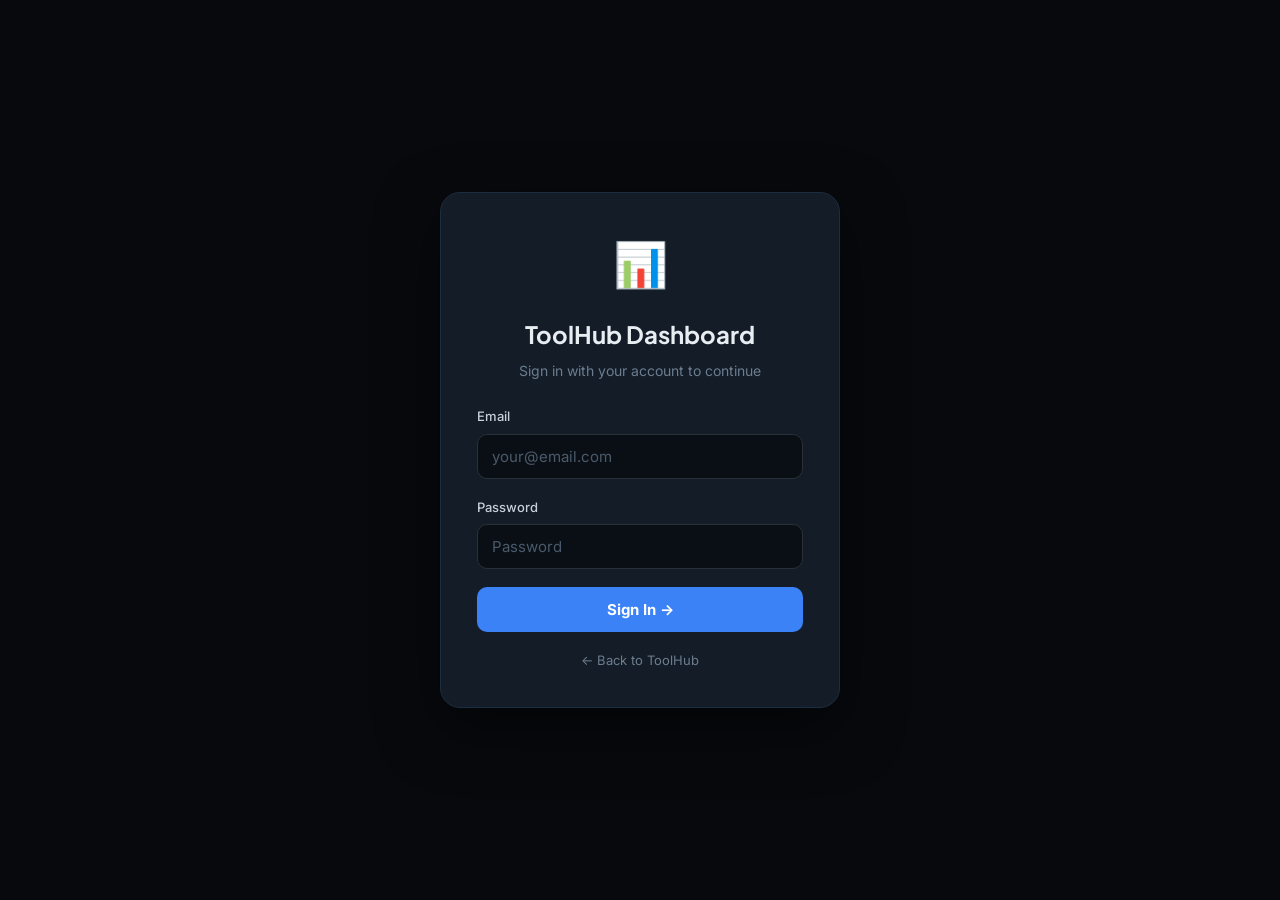
==== admin-view.html @ de5eb97e "Switch cloud tracking from Firebase to Supabase (Ultra-fast REST API)" ====
<!DOCTYPE html>
<html lang="en">
<head>
  <meta charset="UTF-8">
  <meta name="viewport" content="width=device-width, initial-scale=1.0">
  <title>Dashboard — ToolHub</title>
  <meta name="robots" content="noindex, nofollow">
  <link rel="stylesheet" href="style.css">
  <script src="js/theme.js"></script>
  <style>
    /* ── Extra dashboard styles ── */
    .badge-ev     { display:inline-block;padding:2px 8px;border-radius:4px;font-size:11px;font-weight:600;white-space:nowrap; }
    .badge-register    { background:rgba(34,197,94,0.15); color:#4ade80; }
    .badge-login       { background:rgba(59,130,246,0.15);color:#60a5fa; }
    .badge-owner_login { background:rgba(251,191,36,0.15);color:#fbbf24; }
    .badge-logout      { background:rgba(100,116,139,0.12);color:#94a3b8;}
    .badge-tool_use    { background:rgba(168,85,247,0.15);color:#c084fc; }
    .badge-download    { background:rgba(34,197,94,0.15); color:#4ade80; }
    .badge-page_view   { background:rgba(59,130,246,0.08);color:#93c5fd; }

    .tab-bar  { display:flex;gap:8px;margin-bottom:22px;flex-wrap:wrap; }
    .tab-btn  { padding:9px 18px;border-radius:9px;background:var(--card);border:1px solid var(--border);color:var(--muted);font-size:13px;font-weight:600;cursor:pointer;transition:all .2s; }
    .tab-btn.active { background:var(--blue);border-color:var(--blue);color:#fff; }
    .tab-content       { display:none; }
    .tab-content.active{ display:block; }

    .search-bar { width:100%;padding:10px 14px;border-radius:9px;background:var(--card);border:1px solid var(--border);color:var(--text);font-size:14px;outline:none;margin-bottom:16px; }
    .search-bar:focus  { border-color:var(--blue); }

    .danger-zone { background:rgba(239,68,68,.05);border:1px solid rgba(239,68,68,.2);border-radius:12px;padding:16px;margin-top:24px; }
    .danger-zone h4  { color:var(--red);font-size:14px;margin-bottom:10px; }

    /* gate */
    #gate { min-height:100vh;display:flex;align-items:center;justify-content:center;padding:24px; }
    .gate-card { width:100%;max-width:400px;background:var(--card);border:1px solid var(--border);border-radius:20px;padding:36px;box-shadow:0 20px 60px var(--shadow); }
    .gate-icon { font-size:44px;text-align:center;margin-bottom:16px; }
    .gate-title{ font-family:'Plus Jakarta Sans',sans-serif;font-size:24px;font-weight:700;text-align:center;margin-bottom:6px; }
    .gate-sub  { color:var(--muted);font-size:14px;text-align:center;margin-bottom:24px; }
    .gate-err  { background:rgba(239,68,68,.08);border:1px solid rgba(239,68,68,.2);border-radius:8px;padding:10px 14px;color:var(--red);font-size:13px;margin-bottom:14px;display:none; }

    @media(max-width:600px){ .admin-panel{padding:20px 3% 40px;} }
  </style>
</head>
<body>

<!-- LOGIN GATE -->
<div id="gate">
  <div class="gate-card">
    <div class="gate-icon">📊</div>
    <h1 class="gate-title">ToolHub Dashboard</h1>
    <p class="gate-sub">Sign in with your account to continue</p>

    <div class="gate-err" id="gate-err">⚠️ Incorrect email or password.</div>

    <div class="form-group">
      <label class="form-label">Email</label>
      <input class="form-input" type="email" id="g-email"
        placeholder="your@email.com" autocomplete="email">
    </div>
    <div class="form-group" style="margin-top:12px;">
      <label class="form-label">Password</label>
      <input class="form-input" type="password" id="g-pass"
        placeholder="Password" autocomplete="current-password">
    </div>
    <button class="auth-btn" id="gate-btn" style="margin-top:16px;"
      onclick="gateLogin()">Sign In →</button>

    <p style="text-align:center;margin-top:18px;font-size:13px;">
      <a href="index.html" style="color:var(--muted);">← Back to ToolHub</a>
    </p>
  </div>
</div>

<!-- DASHBOARD -->
<div id="app" hidden>

  <nav class="navbar">
    <a href="index.html" class="nav-logo">
      <div class="nav-logo-icon">🛠️</div>
      Tool<span>Hub</span>
    </a>
    <span style="font-size:12px;background:var(--blue-glow);border:1px solid rgba(59,130,246,.25);color:var(--accent);padding:4px 12px;border-radius:6px;font-weight:600;">📊 Dashboard</span>
    <div class="nav-right">
      <button class="btn btn-icon btn-secondary" data-theme-toggle onclick="Theme.toggle()">☀️</button>
      <span id="nav-name" style="font-size:13px;color:var(--muted);"></span>
      <button class="btn btn-ghost" style="font-size:13px;" onclick="signOut()">🚪 Sign Out</button>
    </div>
  </nav>

  <div class="admin-panel">

    <div style="display:flex;align-items:center;justify-content:space-between;margin-bottom:24px;flex-wrap:wrap;gap:12px;">
      <div>
        <h1 style="font-family:'Plus Jakarta Sans',sans-serif;font-size:26px;font-weight:700;letter-spacing:-.5px;">📊 ToolHub Dashboard</h1>
        <p id="dash-sub" style="color:var(--muted);font-size:13px;margin-top:4px;"></p>
      </div>
      <div style="display:flex;gap:10px;flex-wrap:wrap;">
        <button class="btn btn-secondary" onclick="refresh()">🔄 Refresh</button>
        <button class="btn btn-secondary" onclick="exportCSV()">📥 Export CSV</button>
      </div>
    </div>

    <!-- Stats -->
    <div class="admin-stats" id="stats-row"></div>

    <!-- Tabs -->
    <div class="tab-bar">
      <button class="tab-btn active" id="tab-btn-logs"  onclick="showTab('logs')">📋 Activity Logs</button>
      <button class="tab-btn"        id="tab-btn-users" onclick="showTab('users')">👥 Users</button>
      <button class="tab-btn"        id="tab-btn-usage" onclick="showTab('usage')">📊 Tool Usage</button>
    </div>

    <!-- Logs -->
    <div class="tab-content active" id="tab-logs">
      <input class="search-bar" id="log-search" type="text"
        placeholder="🔍 Search by name, email, tool…" oninput="renderLogs()">
      <div class="data-table-wrap">
        <table class="data-table">
          <thead><tr><th>Time</th><th>Event</th><th>Name</th><th>Email</th><th>Detail</th></tr></thead>
          <tbody id="logs-tbody"></tbody>
        </table>
      </div>
      <p style="margin-top:10px;font-size:12px;color:var(--muted);" id="logs-count"></p>
    </div>

    <!-- Users -->
    <div class="tab-content" id="tab-users">
      <div class="data-table-wrap">
        <table class="data-table">
          <thead><tr><th>Name</th><th>Email</th><th>Registered</th><th>ID</th></tr></thead>
          <tbody id="users-tbody"></tbody>
        </table>
      </div>
      <p style="margin-top:10px;font-size:12px;color:var(--muted);" id="users-count"></p>
    </div>

    <!-- Usage -->
    <div class="tab-content" id="tab-usage">
      <div id="usage-grid" style="display:grid;grid-template-columns:repeat(auto-fill,minmax(180px,1fr));gap:14px;"></div>
    </div>

    <!-- Danger -->
    <div class="danger-zone">
      <h4>⚠️ Danger Zone</h4>
      <button class="btn btn-red" onclick="clearLogs()">🗑️ Clear All Logs</button>
    </div>
  </div>
</div>

<div id="toast"></div>

<!-- Supabase Tracker Script -->
<script src="js/supabase-tracker.js"></script>

<script>
// ═══════════════════════════════════════════════
//  OWNER CREDENTIALS — change only here
// ═══════════════════════════════════════════════
const OWNER_EMAIL = 'msaqibali433@gmail.com';
const OWNER_PASS  = 'Saqib@23';
const OWNER_NAME  = 'Saqib Ali';

// ── localStorage keys (must match auth.js / tracker.js) ──
const KEY_USERS = '_th_u';
const KEY_LOGS  = '_th_evts';
const KEY_GATE  = '_th_gv';

// In-memory cache for cloud data
let _cloudLogs  = [];
let _cloudUsers = [];
window._dashboardOpen = false;

// ══════════════════════════════════════════════
//  GATE LOGIN
// ══════════════════════════════════════════════
function gateLogin() {
  const email = (document.getElementById('g-email').value || '').trim().toLowerCase();
  const pass  = document.getElementById('g-pass').value || '';
  const btn   = document.getElementById('gate-btn');
  const err   = document.getElementById('gate-err');

  err.style.display = 'none';

  if (email === OWNER_EMAIL.toLowerCase() && pass === OWNER_PASS) {
    sessionStorage.setItem(KEY_GATE, '1');
    showDashboard();
  } else {
    err.style.display = 'block';
    btn.textContent = 'Try Again →';
    setTimeout(() => { btn.textContent = 'Sign In →'; }, 2000);
  }
}

document.getElementById('g-email').addEventListener('keydown', e => { if (e.key==='Enter') document.getElementById('g-pass').focus(); });
document.getElementById('g-pass').addEventListener('keydown',  e => { if (e.key==='Enter') gateLogin(); });

if (sessionStorage.getItem(KEY_GATE) === '1') showDashboard();

function showDashboard() {
  window._dashboardOpen = true;
  document.getElementById('gate').hidden = true;
  document.getElementById('app').hidden  = false;
  document.getElementById('nav-name').textContent = OWNER_NAME;
  document.getElementById('dash-sub').textContent =
    'Welcome, ' + OWNER_NAME + ' · ⚡ Loading Supabase cloud data…';
  refresh();
}

function signOut() {
  sessionStorage.removeItem(KEY_GATE);
  window._dashboardOpen = false;
  document.getElementById('gate').hidden = false;
  document.getElementById('app').hidden  = true;
  document.getElementById('g-email').value = '';
  document.getElementById('g-pass').value  = '';
}

// ══════════════════════════════════════════════
//  SUPABASE DATA FETCH
// ══════════════════════════════════════════════
async function fetchCloudData() {
  if (!window.SupabaseTracker) return;

  try {
    const [events, users] = await Promise.all([
      SupabaseTracker.getRecentEvents(24),
      SupabaseTracker.getAllUsers(),
    ]);

    _cloudLogs  = events || [];
    _cloudUsers = users  || [];

    document.getElementById('dash-sub').textContent =
      'Welcome, ' + OWNER_NAME + ' · ⚡ Supabase Cloud · Last 24 hrs · Updated ' + new Date().toLocaleTimeString();

  } catch (err) {
    console.warn('Supabase fetch error:', err);
    document.getElementById('dash-sub').textContent =
      'Welcome, ' + OWNER_NAME + ' · ⚠️ Cloud error — showing local data only';
  }
}

// ── Merged data helpers (cloud + localStorage fallback) ──
function getLogs() {
  const local = (() => {
    try { return JSON.parse(localStorage.getItem(KEY_LOGS) || '[]'); }
    catch { return []; }
  })();

  if (_cloudLogs.length === 0) return local;

  const cutoff = Date.now() - 24 * 3600 * 1000;
  const oldLocal = local.filter(l => (l.t || 0) < cutoff);
  return [..._cloudLogs, ...oldLocal];
}

function getUsers() {
  const localObj = (() => {
    try { return JSON.parse(localStorage.getItem(KEY_USERS) || '{}'); }
    catch { return {}; }
  })();
  const localArr = Object.values(localObj);

  if (_cloudUsers.length === 0) return localArr;

  const cloudEmails = new Set(_cloudUsers.map(u => u.email?.toLowerCase()));
  const localOnly   = localArr.filter(u => !cloudEmails.has((u.email||'').toLowerCase()));
  return [..._cloudUsers, ...localOnly];
}

// ══════════════════════════════════════════════
//  TABS
// ══════════════════════════════════════════════
function showTab(name) {
  ['logs','users','usage'].forEach(t => {
    document.getElementById('tab-' + t).classList.toggle('active', t === name);
    document.getElementById('tab-btn-' + t).classList.toggle('active', t === name);
  });
}

// ══════════════════════════════════════════════
//  REFRESH ALL
// ══════════════════════════════════════════════
async function refresh() {
  document.getElementById('stats-row').innerHTML =
    '<p style="color:var(--muted);padding:12px;">⏳ Loading cloud data…</p>';

  await fetchCloudData();

  renderStats();
  renderLogs();
  renderUsers();
  renderUsage();
}

// ══════════════════════════════════════════════
//  STATS
// ══════════════════════════════════════════════
function renderStats() {
  const logs      = getLogs();
  const users     = getUsers();
  const todayStr  = new Date().toDateString();
  const todayEvts = logs.filter(l => new Date(l.t).toDateString() === todayStr);
  const downloads = logs.filter(l => l.ev === 'download');

  document.getElementById('stats-row').innerHTML = `
    <div class="admin-stat"><div class="val">${users.length}</div><div class="lbl">Registered Users</div></div>
    <div class="admin-stat"><div class="val">${logs.length}</div><div class="lbl">Events (24 hrs)</div></div>
    <div class="admin-stat"><div class="val">${todayEvts.length}</div><div class="lbl">Events Today</div></div>
    <div class="admin-stat"><div class="val">${downloads.length}</div><div class="lbl">Downloads</div></div>
  `;
}

// ══════════════════════════════════════════════
//  LOGS TABLE
// ══════════════════════════════════════════════
function renderLogs() {
  const allLogs = [...getLogs()].sort((a, b) => (b.t||0) - (a.t||0));
  const q = (document.getElementById('log-search').value || '').trim().toLowerCase();
  const rows = q
    ? allLogs.filter(l =>
        (l.email||'').toLowerCase().includes(q) ||
        (l.name ||'').toLowerCase().includes(q) ||
        (l.ev   ||'').toLowerCase().includes(q) ||
        (l.tool ||'').toLowerCase().includes(q) ||
        (l.fileName||'').toLowerCase().includes(q))
    : allLogs;

  const shown = rows.slice(0, 500);
  document.getElementById('logs-tbody').innerHTML = shown.length
    ? shown.map(l => `
        <tr>
          <td style="white-space:nowrap;font-size:11px;color:var(--muted);">${fmtDate(l.t)}</td>
          <td><span class="badge-ev badge-${(l.ev||'').replace(/[^a-z_]/g,'')}">${l.ev||'—'}</span></td>
          <td style="font-size:13px;font-weight:500;">${esc(l.name||'—')}</td>
          <td style="font-size:12px;color:var(--muted);">${esc(l.email||'—')}</td>
          <td style="font-size:12px;color:var(--muted);">${esc(detail(l))}</td>
        </tr>`).join('')
    : '<tr><td colspan="5" style="text-align:center;padding:24px;color:var(--muted);">No events found</td></tr>';

  document.getElementById('logs-count').textContent =
    `Showing ${shown.length} of ${rows.length} · ☁️ Cloud (last 24h) + 📦 Local`;
}

// ══════════════════════════════════════════════
//  USERS TABLE
// ══════════════════════════════════════════════
function renderUsers() {
  const users = getUsers();
  document.getElementById('users-tbody').innerHTML = users.length
    ? users.map(u => `
        <tr>
          <td style="font-weight:500;">${esc(u.name||'—')}</td>
          <td style="color:var(--accent);">${esc(u.email||'—')}</td>
          <td style="font-size:12px;color:var(--muted);">${fmtDate(u.createdAt)}</td>
          <td style="font-size:11px;color:var(--muted2);font-family:monospace;">${u.id||'—'}</td>
        </tr>`).join('')
    : '<tr><td colspan="4" style="text-align:center;padding:24px;color:var(--muted);">No registered users yet</td></tr>';

  document.getElementById('users-count').textContent =
    `${users.length} registered user${users.length !== 1 ? 's' : ''}`;
}

// ══════════════════════════════════════════════
//  USAGE GRID
// ══════════════════════════════════════════════
function renderUsage() {
  const uses = getLogs().filter(l => l.ev === 'tool_use' || l.ev === 'download');
  const map  = {};
  uses.forEach(l => {
    const k = l.tool || 'unknown';
    if (!map[k]) map[k] = { uses:0, downloads:0, users: new Set() };
    if (l.ev === 'tool_use')  map[k].uses++;
    if (l.ev === 'download')  map[k].downloads++;
    if (l.email) map[k].users.add(l.email);
  });

  const entries = Object.entries(map);
  document.getElementById('usage-grid').innerHTML = entries.length
    ? entries.map(([tool, d]) => `
        <div style="background:var(--card);border:1px solid var(--border);border-radius:14px;padding:18px;text-align:center;">
          <div style="font-size:28px;margin-bottom:8px;">${toolEmoji(tool)}</div>
          <div style="font-size:14px;font-weight:700;margin-bottom:4px;">${esc(toolLabel(tool))}</div>
          <div style="font-size:11px;color:var(--muted);margin-bottom:12px;">${d.users.size} unique user${d.users.size!==1?'s':''}</div>
          <div style="display:flex;gap:8px;justify-content:center;">
            <div style="background:var(--panel);border-radius:6px;padding:6px 10px;font-size:11px;min-width:50px;">
              <div style="font-weight:700;color:var(--accent);">${d.uses}</div>
              <div style="color:var(--muted);">uses</div>
            </div>
            <div style="background:var(--panel);border-radius:6px;padding:6px 10px;font-size:11px;min-width:50px;">
              <div style="font-weight:700;color:var(--green);">${d.downloads}</div>
              <div style="color:var(--muted);">downloads</div>
            </div>
          </div>
        </div>`).join('')
    : '<p style="color:var(--muted);text-align:center;padding:40px;grid-column:1/-1;">No tool usage recorded yet.</p>';
}

// ══════════════════════════════════════════════
//  CLEAR + EXPORT
// ══════════════════════════════════════════════
function clearLogs() {
  if (!confirm('Clear local logs? (Cloud logs are kept for 24h automatically.)')) return;
  localStorage.removeItem(KEY_LOGS);
  _cloudLogs = [];
  refresh();
  toast('✅ Local logs cleared.');
}

function exportCSV() {
  const logs = getLogs();
  if (!logs.length) { toast('No logs to export.'); return; }
  const hdr = ['Time','Event','Name','Email','Tool','FileName','UA'];
  const rows = logs.map(l => [
    new Date(l.t).toISOString(), l.ev||'', l.name||'', l.email||'',
    l.tool||'', l.fileName||'', (l.ua||'').replace(/,/g,' ')
  ]);
  const csv = [hdr, ...rows].map(r => r.map(c => '"'+String(c).replace(/"/g,'""')+'"').join(',')).join('\n');
  const a = document.createElement('a');
  a.href = URL.createObjectURL(new Blob([csv], { type:'text/csv' }));
  a.download = 'toolhub-logs-' + new Date().toISOString().slice(0,10) + '.csv';
  a.click();
  toast('📥 CSV exported!');
}

// ══════════════════════════════════════════════
//  UTILITIES
// ══════════════════════════════════════════════
function toolEmoji(t) {
  return {'image-enhancer':'🖼️','image-compressor':'🗜️','pdf-compressor':'📄','image-to-pdf':'🔄'}[t]||'🛠️';
}
function toolLabel(t) {
  return {'image-enhancer':'Image Enhancer','image-compressor':'Image Compressor','pdf-compressor':'PDF Compressor','image-to-pdf':'Image to PDF'}[t]||t;
}
function detail(l) {
  const p = [];
  if (l.tool)     p.push(l.tool);
  if (l.fileName) p.push(l.fileName.slice(0,40));
  if (l.action && !l.tool) p.push(l.action);
  return p.join(' · ');
}
function fmtDate(ts) {
  if (!ts) return '—';
  const d = new Date(ts);
  return d.toLocaleDateString() + ' ' + d.toLocaleTimeString([], {hour:'2-digit',minute:'2-digit'});
}
function esc(s) {
  return String(s).replace(/&/g,'&amp;').replace(/</g,'&lt;').replace(/>/g,'&gt;');
}

let _tt;
function toast(msg) {
  const t = document.getElementById('toast');
  t.textContent = msg; t.classList.add('show');
  clearTimeout(_tt); _tt = setTimeout(() => t.classList.remove('show'), 3000);
}
</script>
</body>
</html>
---- style.css ----
@import url('https://fonts.googleapis.com/css2?family=Inter:wght@300;400;500;600;700;800;900&family=Plus+Jakarta+Sans:wght@400;500;600;700;800&display=swap');

/* ============ THEME VARIABLES ============ */
:root, [data-theme="dark"] {
  --bg: #07090d;
  --bg2: #0d1117;
  --panel: #111820;
  --card: #131c27;
  --card-hover: #172030;
  --border: #1e2d3d;
  --border2: #243040;
  --text: #e8edf2;
  --text2: #c8d0da;
  --muted: #6b7d8f;
  --muted2: #4a5a6b;
  --input-bg: #0a0f15;
  --input-border: #2a3038;
  --shadow: rgba(0,0,0,0.5);
  --shadow2: rgba(0,0,0,0.3);
  --overlay: rgba(7,9,13,0.85);
  --blue: #3b82f6;
  --blue-dark: #2563eb;
  --blue-glow: rgba(59,130,246,0.12);
  --green: #22c55e;
  --green-dark: #16a34a;
  --red: #ef4444;
  --red-dark: #dc2626;
  --purple: #a855f7;
  --purple-dark: #9333ea;
  --accent: #60a5fa;
  --gradient: linear-gradient(135deg, #1d4ed8 0%, #7c3aed 100%);
  --gradient-hero: linear-gradient(135deg, #0f172a 0%, #1e1b4b 100%);
}

[data-theme="light"] {
  --bg: #f0f4f8;
  --bg2: #ffffff;
  --panel: #ffffff;
  --card: #f8fafc;
  --card-hover: #f1f5f9;
  --border: #e2e8f0;
  --border2: #cbd5e1;
  --text: #0f172a;
  --text2: #334155;
  --muted: #64748b;
  --muted2: #94a3b8;
  --input-bg: #ffffff;
  --input-border: #cbd5e1;
  --shadow: rgba(0,0,0,0.08);
  --shadow2: rgba(0,0,0,0.05);
  --overlay: rgba(240,244,248,0.92);
  --blue: #2563eb;
  --blue-dark: #1d4ed8;
  --blue-glow: rgba(37,99,235,0.08);
  --green: #16a34a;
  --green-dark: #15803d;
  --red: #dc2626;
  --red-dark: #b91c1c;
  --purple: #9333ea;
  --purple-dark: #7e22ce;
  --accent: #2563eb;
  --gradient: linear-gradient(135deg, #1d4ed8 0%, #7c3aed 100%);
  --gradient-hero: linear-gradient(135deg, #dbeafe 0%, #ede9fe 100%);
}

*, *::before, *::after { box-sizing: border-box; margin: 0; padding: 0; }
html { scroll-behavior: smooth; }
body {
  background: var(--bg); color: var(--text);
  font-family: 'Inter', sans-serif; font-size: 16px; line-height: 1.6;
  -webkit-font-smoothing: antialiased; min-height: 100vh;
  transition: background .25s, color .25s;
}
a { text-decoration: none; color: inherit; }
button { font-family: inherit; cursor: pointer; border: none; }
input, select, textarea { font-family: inherit; }
img { max-width: 100%; }
[hidden] { display: none !important; }

::-webkit-scrollbar { width: 6px; height: 6px; }
::-webkit-scrollbar-track { background: var(--bg2); }
::-webkit-scrollbar-thumb { background: var(--border2); border-radius: 3px; }

/* ============ NAVBAR ============ */
.navbar {
  position: sticky; top: 0; z-index: 100;
  background: var(--overlay);
  backdrop-filter: blur(20px); -webkit-backdrop-filter: blur(20px);
  border-bottom: 1px solid var(--border);
  padding: 0 5%; height: 66px;
  display: flex; align-items: center; gap: 28px;
}
.nav-logo {
  display: flex; align-items: center; gap: 10px;
  font-family: 'Plus Jakarta Sans', sans-serif;
  font-weight: 800; font-size: 20px; letter-spacing: -0.5px;
  flex-shrink: 0;
}
.nav-logo-icon {
  width: 34px; height: 34px; background: var(--gradient);
  border-radius: 9px; display: grid; place-items: center; font-size: 17px;
}
.nav-logo span { color: var(--accent); }

.nav-links {
  display: flex; align-items: center; gap: 2px;
}
.nav-links a {
  padding: 7px 13px; border-radius: 8px;
  font-size: 14px; font-weight: 500; color: var(--muted);
  transition: all .2s; white-space: nowrap;
}
.nav-links a:hover, .nav-links a.active { background: var(--card); color: var(--text); }

.nav-right { margin-left: auto; display: flex; align-items: center; gap: 10px; }

.nav-user-chip {
  display: flex; align-items: center; gap: 8px;
  background: var(--card); border: 1px solid var(--border);
  border-radius: 50px; padding: 5px 12px 5px 8px;
  font-size: 13px; font-weight: 500;
}
.nav-avatar {
  width: 26px; height: 26px; border-radius: 50%;
  background: var(--gradient); display: grid; place-items: center;
  font-size: 12px; font-weight: 700; color: white; flex-shrink: 0;
}

/* Hamburger */
.nav-hamburger {
  display: none; flex-direction: column; gap: 4px;
  background: none; border: none; cursor: pointer; padding: 6px;
}
.nav-hamburger span {
  display: block; width: 22px; height: 2px;
  background: var(--text); border-radius: 2px; transition: all .3s;
}
.nav-hamburger.open span:nth-child(1) { transform: rotate(45deg) translate(4px, 4px); }
.nav-hamburger.open span:nth-child(2) { opacity: 0; }
.nav-hamburger.open span:nth-child(3) { transform: rotate(-45deg) translate(4px, -4px); }

/* Mobile nav drawer */
.nav-drawer {
  display: none; position: fixed; top: 66px; left: 0; right: 0;
  background: var(--panel); border-bottom: 1px solid var(--border);
  padding: 16px 5%; flex-direction: column; gap: 4px; z-index: 99;
  box-shadow: 0 8px 30px var(--shadow);
}
.nav-drawer.open { display: flex; }
.nav-drawer a, .nav-drawer button {
  padding: 12px 14px; border-radius: 10px; font-size: 15px; font-weight: 500;
  color: var(--text); background: none; width: 100%; text-align: left;
  border: none; cursor: pointer; transition: background .2s;
}
.nav-drawer a:hover, .nav-drawer button:hover { background: var(--card); }
.nav-drawer .drawer-divider { height: 1px; background: var(--border); margin: 6px 0; }

/* ============ BUTTONS ============ */
.btn {
  display: inline-flex; align-items: center; gap: 8px;
  padding: 10px 20px; border-radius: 10px;
  font-size: 14px; font-weight: 600;
  transition: all .2s; cursor: pointer; border: none;
  white-space: nowrap;
}
.btn-primary { background: var(--blue); color: white; box-shadow: 0 0 20px rgba(59,130,246,0.25); }
.btn-primary:hover { background: var(--blue-dark); transform: translateY(-1px); }
.btn-secondary { background: var(--card); color: var(--text); border: 1px solid var(--border2); }
.btn-secondary:hover { background: var(--card-hover); border-color: var(--accent); }
.btn-green { background: var(--green); color: white; }
.btn-green:hover { background: var(--green-dark); transform: translateY(-1px); }
.btn-red { background: var(--red); color: white; }
.btn-red:hover { background: var(--red-dark); transform: translateY(-1px); }
.btn-purple { background: var(--purple); color: white; }
.btn-purple:hover { background: var(--purple-dark); transform: translateY(-1px); }
.btn-ghost { background: none; color: var(--muted); border: 1px solid var(--border); }
.btn-ghost:hover { background: var(--card); color: var(--text); }
.btn-lg { padding: 13px 26px; font-size: 15px; border-radius: 12px; }
.btn-full { width: 100%; justify-content: center; }
.btn:disabled { opacity: 0.5; cursor: not-allowed; transform: none !important; }
.btn-icon { width: 38px; height: 38px; padding: 0; border-radius: 9px; justify-content: center; font-size: 17px; }

/* ============ HERO ============ */
.hero {
  background: var(--gradient-hero);
  padding: 70px 5% 60px; position: relative; overflow: hidden;
}
[data-theme="dark"] .hero::before {
  content: '';
  position: absolute; inset: 0;
  background:
    radial-gradient(ellipse 70% 60% at 10% 50%, rgba(59,130,246,0.1) 0%, transparent 60%),
    radial-gradient(ellipse 50% 70% at 90% 30%, rgba(124,58,237,0.08) 0%, transparent 60%);
  pointer-events: none;
}
.hero-grid {
  max-width: 1200px; margin: 0 auto;
  display: grid; grid-template-columns: 1fr 1fr;
  align-items: center; gap: 50px; position: relative; z-index: 1;
}
.hero-badge {
  display: inline-flex; align-items: center; gap: 8px;
  background: rgba(59,130,246,0.12); border: 1px solid rgba(59,130,246,0.25);
  border-radius: 100px; padding: 6px 14px;
  font-size: 11px; letter-spacing: 1.5px; color: var(--accent);
  font-weight: 600; margin-bottom: 20px; text-transform: uppercase;
}
.hero h1 {
  font-family: 'Plus Jakarta Sans', sans-serif;
  font-size: clamp(32px, 4vw, 52px);
  font-weight: 800; letter-spacing: -2px; line-height: 1.1; margin-bottom: 16px;
}
.hero h1 span {
  background: linear-gradient(135deg, #60a5fa, #a78bfa);
  -webkit-background-clip: text; -webkit-text-fill-color: transparent; background-clip: text;
}
[data-theme="light"] .hero h1 span {
  background: linear-gradient(135deg, #1d4ed8, #7c3aed);
  -webkit-background-clip: text; -webkit-text-fill-color: transparent; background-clip: text;
}
.hero p { color: var(--muted); font-size: 16px; line-height: 1.7; margin-bottom: 28px; max-width: 480px; }
.hero-features { display: flex; gap: 20px; flex-wrap: wrap; margin-bottom: 30px; }
.hero-feature { display: flex; align-items: center; gap: 8px; font-size: 13px; color: var(--muted); font-weight: 500; }
.hero-feature-icon {
  width: 26px; height: 26px; border-radius: 6px;
  background: rgba(59,130,246,0.12); border: 1px solid rgba(59,130,246,0.2);
  display: grid; place-items: center; font-size: 13px;
}
.hero-actions { display: flex; gap: 12px; flex-wrap: wrap; }

/* Tool showcase */
.tool-showcase { display: grid; grid-template-columns: 1fr 1fr; gap: 12px; }
.showcase-card {
  background: var(--card); border: 1px solid var(--border2);
  border-radius: 14px; padding: 16px; display: flex; flex-direction: column; gap: 8px;
  transition: all .3s; text-decoration: none; color: inherit;
}
.showcase-card:hover { transform: translateY(-3px); border-color: var(--accent); }
.showcase-card-icon { font-size: 26px; }
.showcase-card h4 { font-size: 13px; font-weight: 600; }
.showcase-card p { font-size: 11px; color: var(--muted); }
.tag {
  display: inline-block; font-size: 10px; font-weight: 700;
  letter-spacing: 0.5px; padding: 3px 8px; border-radius: 4px;
}
.tag-blue { background: rgba(59,130,246,0.15); color: #60a5fa; }
.tag-green { background: rgba(34,197,94,0.12); color: #4ade80; }
.tag-red { background: rgba(239,68,68,0.12); color: #f87171; }
.tag-purple { background: rgba(168,85,247,0.12); color: #c084fc; }
[data-theme="light"] .tag-blue { color: #1d4ed8; }
[data-theme="light"] .tag-green { color: #15803d; }
[data-theme="light"] .tag-red { color: #b91c1c; }
[data-theme="light"] .tag-purple { color: #7e22ce; }

/* ============ TOOLS SECTION ============ */
.tools-section { max-width: 1200px; margin: 0 auto; padding: 60px 5%; }
.section-header { text-align: center; margin-bottom: 44px; }
.section-eyebrow { font-size: 11px; letter-spacing: 2px; color: var(--accent); font-weight: 600; text-transform: uppercase; margin-bottom: 10px; }
.section-header h2 { font-family: 'Plus Jakarta Sans', sans-serif; font-size: clamp(26px, 3.5vw, 38px); font-weight: 700; letter-spacing: -1px; margin-bottom: 10px; }
.section-header p { color: var(--muted); font-size: 15px; }
.tools-grid { display: grid; grid-template-columns: repeat(4, 1fr); gap: 18px; }
.tool-card {
  background: var(--card); border: 1px solid var(--border);
  border-radius: 18px; padding: 26px 22px;
  display: flex; flex-direction: column; gap: 14px;
  transition: all .3s; cursor: pointer; position: relative; overflow: hidden;
  text-decoration: none; color: inherit;
}
.tool-card:hover { border-color: var(--border2); transform: translateY(-4px); box-shadow: 0 14px 40px var(--shadow); }
.tool-icon { width: 52px; height: 52px; border-radius: 14px; display: grid; place-items: center; font-size: 24px; }
.tool-icon.blue { background: rgba(59,130,246,0.12); border: 1px solid rgba(59,130,246,0.2); }
.tool-icon.green { background: rgba(34,197,94,0.1); border: 1px solid rgba(34,197,94,0.2); }
.tool-icon.red { background: rgba(239,68,68,0.1); border: 1px solid rgba(239,68,68,0.2); }
.tool-icon.purple { background: rgba(168,85,247,0.1); border: 1px solid rgba(168,85,247,0.2); }
.tool-card h3 { font-size: 17px; font-weight: 700; letter-spacing: -0.3px; }
.tool-card p { font-size: 13px; color: var(--muted); line-height: 1.6; flex: 1; }
.tool-card-btn { display: flex; align-items: center; justify-content: center; gap: 8px; padding: 11px 14px; border-radius: 10px; font-size: 13px; font-weight: 600; transition: all .2s; }
.tool-card-btn.blue { background: var(--blue); color: white; }
.tool-card-btn.green { background: var(--green); color: white; }
.tool-card-btn.red { background: var(--red); color: white; }
.tool-card-btn.purple { background: var(--purple); color: white; }
.tool-card-formats { font-size: 11px; color: var(--muted2); text-align: center; padding-top: 4px; border-top: 1px solid var(--border); }

/* ============ FEATURES ROW ============ */
.features-row { background: var(--panel); border-top: 1px solid var(--border); border-bottom: 1px solid var(--border); padding: 36px 5%; }
.features-inner { max-width: 1200px; margin: 0 auto; display: grid; grid-template-columns: repeat(4, 1fr); gap: 28px; }
.feature-item { display: flex; align-items: center; gap: 14px; }
.feature-icon { width: 44px; height: 44px; border-radius: 12px; background: rgba(59,130,246,0.1); border: 1px solid rgba(59,130,246,0.15); display: grid; place-items: center; font-size: 20px; flex-shrink: 0; }
.feature-item h4 { font-size: 14px; font-weight: 600; margin-bottom: 2px; }
.feature-item p { font-size: 12px; color: var(--muted); }

/* ============ CTA ============ */
.cta-section { max-width: 1200px; margin: 0 auto; padding: 50px 5%; }
.cta-box { background: var(--gradient); border-radius: 20px; padding: 46px 56px; display: flex; align-items: center; justify-content: space-between; gap: 36px; position: relative; overflow: hidden; }
.cta-box::before { content: ''; position: absolute; width: 360px; height: 360px; border-radius: 50%; background: rgba(255,255,255,0.04); right: -80px; top: -80px; }
.cta-box h2 { font-family: 'Plus Jakarta Sans', sans-serif; font-size: 26px; font-weight: 700; margin-bottom: 8px; color: white; }
.cta-box p { color: rgba(255,255,255,0.7); font-size: 15px; }
.cta-box .btn { background: white; color: var(--blue-dark); min-width: 180px; justify-content: center; flex-shrink: 0; }
.cta-box .btn:hover { background: rgba(255,255,255,0.9); }

/* ============ FOOTER ============ */
.footer { background: var(--panel); border-top: 1px solid var(--border); padding: 44px 5% 24px; }
.footer-inner { max-width: 1200px; margin: 0 auto; }
.footer-top { display: grid; grid-template-columns: 1.5fr repeat(3, 1fr); gap: 44px; margin-bottom: 36px; }
.footer-brand p { color: var(--muted); font-size: 13px; margin-top: 10px; max-width: 210px; line-height: 1.7; }
.footer-links h4 { font-size: 13px; font-weight: 600; color: var(--text); margin-bottom: 12px; }
.footer-links a { display: block; color: var(--muted); font-size: 13px; margin-bottom: 8px; transition: color .2s; }
.footer-links a:hover { color: var(--accent); }
.footer-bottom { border-top: 1px solid var(--border); padding-top: 22px; display: flex; align-items: center; justify-content: space-between; color: var(--muted); font-size: 12px; }
.footer-social { display: flex; gap: 8px; }
.footer-social a { width: 32px; height: 32px; border-radius: 7px; background: var(--card); border: 1px solid var(--border); display: grid; place-items: center; font-size: 14px; transition: all .2s; }
.footer-social a:hover { border-color: var(--accent); color: var(--accent); }

/* ============ TOOL PAGE ============ */
.tool-page { max-width: 960px; margin: 0 auto; padding: 44px 5% 70px; }
.tool-page-header { margin-bottom: 32px; }
.breadcrumb { font-size: 12px; color: var(--muted); margin-bottom: 14px; display: flex; align-items: center; gap: 6px; }
.breadcrumb a { color: var(--accent); }
.breadcrumb a:hover { text-decoration: underline; }
.tool-page-header h1 { font-family: 'Plus Jakarta Sans', sans-serif; font-size: clamp(24px, 3vw, 34px); font-weight: 700; letter-spacing: -1px; margin-bottom: 8px; }
.tool-page-header p { color: var(--muted); font-size: 15px; }

/* ============ USAGE BADGE ============ */
.usage-wrap { margin-bottom: 18px; }
.usage-badge {
  background: var(--card); border: 1px solid var(--border);
  border-radius: 12px; padding: 14px 16px;
}
.ub-label { display: flex; justify-content: space-between; align-items: center; font-size: 13px; margin-bottom: 8px; }
.ub-label span { color: var(--muted); }
.ub-label strong { font-size: 13px; }
.ub-bar { height: 5px; background: var(--border); border-radius: 5px; overflow: hidden; }
.ub-fill { height: 100%; border-radius: 5px; transition: width .4s; }
.ub-note { font-size: 12px; color: var(--red); margin-top: 8px; }

/* ============ DROPZONE ============ */
.dropzone {
  background: var(--card); border: 2px dashed var(--border2);
  border-radius: 18px; padding: 52px 28px;
  text-align: center; cursor: pointer; transition: all .25s; position: relative;
}
.dropzone:hover, .dropzone.dragging { border-color: var(--blue); background: var(--blue-glow); }
.dropzone-icon { font-size: 48px; margin-bottom: 14px; display: block; }
.dropzone h3 { font-size: 17px; font-weight: 600; margin-bottom: 7px; }
.dropzone p { color: var(--muted); font-size: 14px; line-height: 1.6; }
.dropzone input[type=file] { display: none; }
.dropzone-note { margin-top: 12px; font-size: 12px; color: var(--muted2); }
.dropzone-disabled { opacity: 0.5; cursor: not-allowed; pointer-events: none; }

/* ============ TOOL PANEL ============ */
.tool-panel { background: var(--card); border: 1px solid var(--border); border-radius: 18px; padding: 26px; margin-top: 18px; }
.tool-panel-title { font-size: 15px; font-weight: 600; margin-bottom: 20px; display: flex; align-items: center; gap: 10px; color: var(--text); padding-bottom: 14px; border-bottom: 1px solid var(--border); }

/* ============ SLIDERS ============ */
.slider-group { margin-bottom: 20px; }
.slider-label { display: flex; justify-content: space-between; align-items: center; font-size: 13px; color: var(--muted); margin-bottom: 8px; }
.slider-label strong { color: var(--text); }
.slider-value { background: var(--panel); border: 1px solid var(--border); border-radius: 6px; padding: 3px 9px; font-size: 12px; color: var(--accent); min-width: 44px; text-align: center; font-weight: 600; }
input[type=range] {
  width: 100%; height: 4px; border-radius: 4px; outline: none;
  -webkit-appearance: none; appearance: none; cursor: pointer;
  background: linear-gradient(to right, var(--blue) 0%, var(--blue) var(--pct, 50%), var(--border2) var(--pct, 50%), var(--border2) 100%);
}
input[type=range]::-webkit-slider-thumb { -webkit-appearance: none; width: 16px; height: 16px; border-radius: 50%; background: white; border: 2px solid var(--blue); box-shadow: 0 2px 6px var(--shadow); }
input[type=range]::-moz-range-thumb { width: 14px; height: 14px; border-radius: 50%; background: white; border: 2px solid var(--blue); }

/* ============ QUALITY BTNS ============ */
.quality-btns { display: flex; gap: 10px; margin-bottom: 18px; flex-wrap: wrap; }
.quality-btn { flex: 1; min-width: 80px; padding: 11px; border-radius: 10px; background: var(--panel); border: 1px solid var(--border); color: var(--muted); font-size: 13px; font-weight: 600; cursor: pointer; transition: all .2s; text-align: center; }
.quality-btn.active, .quality-btn:hover { background: var(--blue-glow); border-color: var(--blue); color: var(--accent); }

/* ============ STATUS MESSAGES ============ */
.status-msg { display: flex; align-items: center; gap: 10px; padding: 13px 16px; border-radius: 10px; font-size: 14px; margin-top: 14px; }
.status-msg.success { background: rgba(34,197,94,0.08); border: 1px solid rgba(34,197,94,0.2); color: var(--green); }
.status-msg.error { background: rgba(239,68,68,0.08); border: 1px solid rgba(239,68,68,0.2); color: var(--red); }
.status-msg.info { background: var(--blue-glow); border: 1px solid rgba(59,130,246,0.2); color: var(--accent); }

/* ============ PROGRESS ============ */
.progress-wrap { margin: 16px 0; }
.progress-label { font-size: 12px; color: var(--muted); margin-bottom: 6px; }
.progress-bar { height: 5px; background: var(--border); border-radius: 5px; overflow: hidden; }
.progress-fill { height: 100%; border-radius: 5px; background: linear-gradient(90deg, var(--blue), var(--purple)); transition: width .3s; width: 0%; }

/* ============ FILE INFO ============ */
.file-info-row { display: flex; align-items: center; gap: 12px; background: var(--panel); border: 1px solid var(--border); border-radius: 12px; padding: 13px 16px; margin-bottom: 14px; }
.file-thumb { width: 46px; height: 46px; border-radius: 8px; background: var(--card); border: 1px solid var(--border); object-fit: cover; flex-shrink: 0; display: grid; place-items: center; font-size: 20px; overflow: hidden; }
.file-thumb img { width: 100%; height: 100%; object-fit: cover; }
.file-details { flex: 1; min-width: 0; }
.file-details strong { font-size: 13px; font-weight: 500; display: block; white-space: nowrap; overflow: hidden; text-overflow: ellipsis; }
.file-details span { font-size: 12px; color: var(--muted); }
.file-sizes { text-align: right; }
.file-sizes .orig { font-size: 12px; color: var(--muted); }
.file-sizes .new { font-size: 14px; font-weight: 600; color: var(--green); }
.saving-badge { background: rgba(34,197,94,0.1); color: var(--green); border-radius: 5px; padding: 3px 8px; font-size: 11px; font-weight: 700; text-align: center; margin-bottom: 10px; }

/* ============ SPINNER ============ */
.spinner { width: 18px; height: 18px; border: 2px solid rgba(255,255,255,0.2); border-top-color: white; border-radius: 50%; animation: spin 0.7s linear infinite; display: inline-block; flex-shrink: 0; }
@keyframes spin { to { transform: rotate(360deg); } }
[data-theme="light"] .spinner { border-color: rgba(0,0,0,0.1); border-top-color: var(--blue); }

/* ============ TOAST ============ */
#toast { position: fixed; bottom: 26px; left: 50%; transform: translate(-50%, 20px); opacity: 0; background: var(--panel); border: 1px solid var(--border2); color: var(--text); padding: 12px 20px; border-radius: 10px; font-size: 14px; z-index: 999; pointer-events: none; box-shadow: 0 8px 40px var(--shadow); transition: all .25s; max-width: 90vw; text-align: center; white-space: pre-wrap; }
#toast.show { opacity: 1; transform: translate(-50%, 0); }

/* ============ AUTH PAGE ============ */
.auth-page { min-height: 100vh; display: flex; flex-direction: column; }
.auth-main { flex: 1; display: flex; align-items: center; justify-content: center; padding: 40px 20px; background: var(--bg); }
.auth-wrap { width: 100%; max-width: 420px; }
.auth-card { background: var(--card); border: 1px solid var(--border); border-radius: 20px; padding: 36px; box-shadow: 0 20px 70px var(--shadow); position: relative; overflow: hidden; }
[data-theme="dark"] .auth-card::before { content: ''; position: absolute; top: 0; left: 0; right: 0; height: 1px; background: linear-gradient(90deg, transparent, rgba(59,130,246,0.4), transparent); }
.auth-badge { display: inline-flex; align-items: center; gap: 7px; background: var(--blue-glow); border: 1px solid rgba(59,130,246,0.2); border-radius: 100px; padding: 5px 12px; font-size: 11px; letter-spacing: 1px; color: var(--accent); font-weight: 600; margin-bottom: 20px; text-transform: uppercase; }
.auth-title { font-family: 'Plus Jakarta Sans', sans-serif; font-size: 28px; font-weight: 700; letter-spacing: -1px; margin-bottom: 6px; }
.auth-subtitle { color: var(--muted); font-size: 14px; margin-bottom: 28px; line-height: 1.6; }
.form-group { margin-bottom: 18px; }
.form-label { display: block; font-size: 13px; font-weight: 500; color: var(--text2); margin-bottom: 7px; }
.form-input { width: 100%; padding: 12px 14px; background: var(--input-bg); border: 1px solid var(--input-border); border-radius: 10px; color: var(--text); font-size: 15px; transition: border-color .2s, box-shadow .2s; outline: none; }
.form-input::placeholder { color: var(--muted2); }
.form-input:focus { border-color: rgba(59,130,246,0.5); box-shadow: 0 0 0 3px var(--blue-glow); }
.form-error { background: rgba(239,68,68,0.08); border: 1px solid rgba(239,68,68,0.2); border-radius: 8px; padding: 11px 14px; color: var(--red); font-size: 13px; margin-bottom: 16px; display: flex; align-items: center; gap: 8px; animation: fadeIn .2s; }
@keyframes fadeIn { from { opacity:0; transform: translateY(-4px); } to { opacity:1; transform: none; } }
.auth-btn { width: 100%; padding: 13px; border-radius: 10px; background: var(--blue); border: none; color: white; font-family: inherit; font-size: 15px; font-weight: 700; cursor: pointer; display: flex; align-items: center; justify-content: center; gap: 9px; transition: all .2s; margin-top: 6px; }
.auth-btn:hover { background: var(--blue-dark); transform: translateY(-1px); }
.auth-btn:disabled { opacity: 0.6; cursor: not-allowed; transform: none; }
.auth-divider { display: flex; align-items: center; gap: 12px; margin: 22px 0; }
.auth-divider::before, .auth-divider::after { content: ''; flex: 1; height: 1px; background: var(--border); }
.auth-divider span { font-size: 12px; color: var(--muted); }
.auth-toggle { text-align: center; }
.auth-toggle p { font-size: 14px; color: var(--muted); }
.auth-toggle a { color: var(--accent); font-weight: 600; cursor: pointer; }
.auth-toggle a:hover { text-decoration: underline; }

/* ============ ADMIN VIEW ============ */
.admin-panel { max-width: 1100px; margin: 0 auto; padding: 30px 4% 60px; }
.admin-stats { display: grid; grid-template-columns: repeat(4, 1fr); gap: 16px; margin-bottom: 28px; }
.admin-stat { background: var(--card); border: 1px solid var(--border); border-radius: 14px; padding: 20px; text-align: center; }
.admin-stat .val { font-size: 28px; font-weight: 700; color: var(--accent); }
.admin-stat .lbl { font-size: 12px; color: var(--muted); margin-top: 4px; }
.data-table { width: 100%; border-collapse: collapse; font-size: 13px; }
.data-table th { background: var(--panel); padding: 11px 14px; text-align: left; font-size: 11px; font-weight: 600; letter-spacing: 0.5px; color: var(--muted); border-bottom: 1px solid var(--border); }
.data-table td { padding: 11px 14px; border-bottom: 1px solid var(--border); vertical-align: middle; }
.data-table tr:hover td { background: var(--card-hover); }
.data-table-wrap { background: var(--card); border: 1px solid var(--border); border-radius: 14px; overflow: hidden; }

/* ============ LIMIT BLOCK OVERLAY ============ */
.limit-block {
  background: rgba(239,68,68,0.06); border: 1px solid rgba(239,68,68,0.2);
  border-radius: 16px; padding: 28px; text-align: center; margin-top: 18px;
}
.limit-block h3 { font-size: 20px; margin-bottom: 8px; }
.limit-block p { color: var(--muted); font-size: 14px; margin-bottom: 14px; }
.limit-countdown { font-size: 28px; font-weight: 700; color: var(--red); font-variant-numeric: tabular-nums; }

/* ============ RESPONSIVE ============ */
@media (max-width: 1024px) {
  .tools-grid { grid-template-columns: repeat(2, 1fr); }
  .features-inner { grid-template-columns: repeat(2, 1fr); }
  .hero-grid { grid-template-columns: 1fr; }
  .hero .tool-showcase { display: none; }
  .footer-top { grid-template-columns: 1fr 1fr; }
  .admin-stats { grid-template-columns: repeat(2, 1fr); }
}

@media (max-width: 768px) {
  .navbar { padding: 0 4%; gap: 12px; height: 60px; }
  .nav-links { display: none; }
  .nav-hamburger { display: flex; }
  .nav-right .btn:not(.btn-icon) { display: none; }
  .hero { padding: 44px 4% 40px; }
  .hero h1 { font-size: 32px; }
  .hero-features { gap: 14px; }
  .tools-grid { grid-template-columns: 1fr 1fr; gap: 14px; }
  .features-inner { grid-template-columns: 1fr 1fr; }
  .cta-box { flex-direction: column; text-align: center; padding: 32px 24px; gap: 24px; }
  .footer-top { grid-template-columns: 1fr 1fr; gap: 28px; }
  .footer-brand { grid-column: 1/-1; }
  .footer-bottom { flex-direction: column; gap: 14px; text-align: center; }
  .quality-btns { gap: 8px; }
  .tool-page { padding: 28px 4% 50px; }
  .auth-card { padding: 28px 22px; }
  .auth-title { font-size: 24px; }
}

@media (max-width: 540px) {
  .tools-grid { grid-template-columns: 1fr; }
  .features-inner { grid-template-columns: 1fr; gap: 18px; }
  .hero h1 { font-size: 28px; letter-spacing: -1px; }
  .hero p { font-size: 15px; }
  .hero-features { display: none; }
  .footer-top { grid-template-columns: 1fr; }
  .cta-box .btn { width: 100%; }
  .admin-stats { grid-template-columns: 1fr 1fr; }
  .data-table th:nth-child(3), .data-table td:nth-child(3),
  .data-table th:nth-child(4), .data-table td:nth-child(4) { display: none; }
}
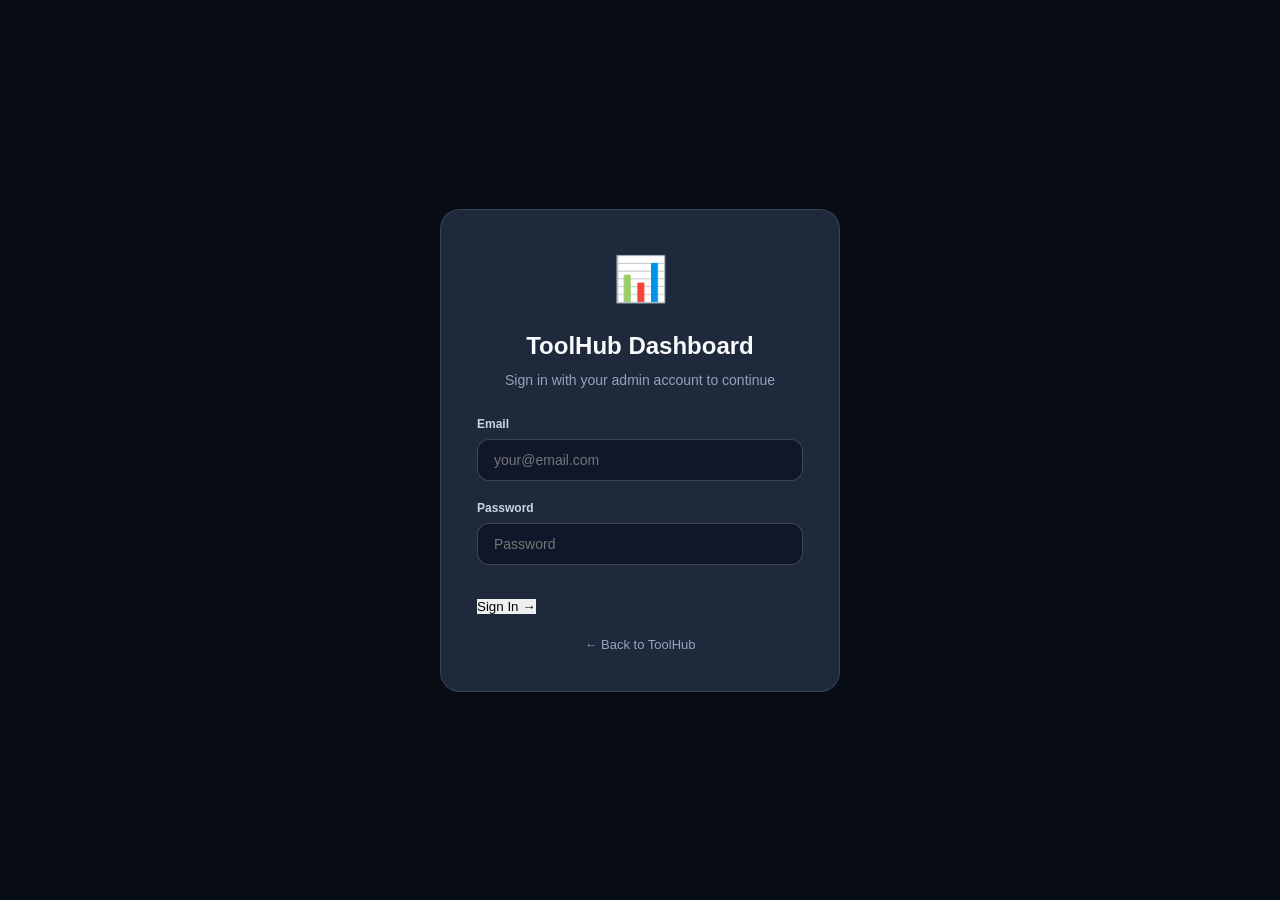
==== commit bda84d1d: "feat: complete ToolHub 2.0 with prototype split UI, strict email validation, device tracking & admin" ====
--- a/admin-view.html
+++ b/admin-view.html
@@ -9,7 +9,7 @@
   <script src="js/theme.js"></script>
   <style>
     /* ── Extra dashboard styles ── */
-    .badge-ev     { display:inline-block;padding:2px 8px;border-radius:4px;font-size:11px;font-weight:600;white-space:nowrap; }
+    .badge-ev     { display:inline-block;padding:3px 10px;border-radius:6px;font-size:11px;font-weight:700;white-space:nowrap; }
     .badge-register    { background:rgba(34,197,94,0.15); color:#4ade80; }
     .badge-login       { background:rgba(59,130,246,0.15);color:#60a5fa; }
     .badge-owner_login { background:rgba(251,191,36,0.15);color:#fbbf24; }
@@ -48,7 +48,7 @@
   <div class="gate-card">
     <div class="gate-icon">📊</div>
     <h1 class="gate-title">ToolHub Dashboard</h1>
-    <p class="gate-sub">Sign in with your account to continue</p>
+    <p class="gate-sub">Sign in with your admin account to continue</p>
 
     <div class="gate-err" id="gate-err">⚠️ Incorrect email or password.</div>
 
@@ -79,7 +79,7 @@
       <div class="nav-logo-icon">🛠️</div>
       Tool<span>Hub</span>
     </a>
-    <span style="font-size:12px;background:var(--blue-glow);border:1px solid rgba(59,130,246,.25);color:var(--accent);padding:4px 12px;border-radius:6px;font-weight:600;">📊 Dashboard</span>
+    <span style="font-size:12px;background:var(--blue-glow);border:1px solid rgba(59,130,246,.25);color:var(--accent);padding:4px 12px;border-radius:6px;font-weight:600;">📊 Admin Dashboard</span>
     <div class="nav-right">
       <button class="btn btn-icon btn-secondary" data-theme-toggle onclick="Theme.toggle()">☀️</button>
       <span id="nav-name" style="font-size:13px;color:var(--muted);"></span>
@@ -91,10 +91,19 @@
 
     <div style="display:flex;align-items:center;justify-content:space-between;margin-bottom:24px;flex-wrap:wrap;gap:12px;">
       <div>
-        <h1 style="font-family:'Plus Jakarta Sans',sans-serif;font-size:26px;font-weight:700;letter-spacing:-.5px;">📊 ToolHub Dashboard</h1>
+        <h1 style="font-family:'Plus Jakarta Sans',sans-serif;font-size:26px;font-weight:700;letter-spacing:-.5px;">📊 ToolHub User Activity & Usage Dashboard</h1>
         <p id="dash-sub" style="color:var(--muted);font-size:13px;margin-top:4px;"></p>
       </div>
-      <div style="display:flex;gap:10px;flex-wrap:wrap;">
+      <div style="display:flex;gap:10px;align-items:center;flex-wrap:wrap;">
+        <select id="time-filter" class="form-input" style="width:auto;padding:8px 12px;font-size:13px;" onchange="refresh()">
+          <option value="0" selected>All Time (Full History)</option>
+          <option value="24">Last 24 Hours</option>
+          <option value="168">Last 7 Days</option>
+          <option value="720">Last 30 Days</option>
+        </select>
+        <label style="font-size:12px;display:flex;align-items:center;gap:6px;color:var(--muted);cursor:pointer;background:var(--card);padding:8px 12px;border-radius:8px;border:1px solid var(--border);">
+          <input type="checkbox" id="auto-refresh-check" onchange="toggleAutoRefresh(this.checked)"> ⚡ Live Auto-Refresh (10s)
+        </label>
         <button class="btn btn-secondary" onclick="refresh()">🔄 Refresh</button>
         <button class="btn btn-secondary" onclick="exportCSV()">📥 Export CSV</button>
       </div>
@@ -105,18 +114,28 @@
 
     <!-- Tabs -->
     <div class="tab-bar">
-      <button class="tab-btn active" id="tab-btn-logs"  onclick="showTab('logs')">📋 Activity Logs</button>
-      <button class="tab-btn"        id="tab-btn-users" onclick="showTab('users')">👥 Users</button>
-      <button class="tab-btn"        id="tab-btn-usage" onclick="showTab('usage')">📊 Tool Usage</button>
+      <button class="tab-btn active" id="tab-btn-logs"  onclick="showTab('logs')">📋 Activity Logs (Users & Tools)</button>
+      <button class="tab-btn"        id="tab-btn-users" onclick="showTab('users')">👥 Registered Users</button>
+      <button class="tab-btn"        id="tab-btn-usage" onclick="showTab('usage')">📊 Tool Usage Stats</button>
     </div>
 
     <!-- Logs -->
     <div class="tab-content active" id="tab-logs">
       <input class="search-bar" id="log-search" type="text"
-        placeholder="🔍 Search by name, email, tool…" oninput="renderLogs()">
+        placeholder="🔍 Search by user name, email, tool used (e.g. image-enhancer), device..." oninput="renderLogs()">
       <div class="data-table-wrap">
         <table class="data-table">
-          <thead><tr><th>Time</th><th>Event</th><th>Name</th><th>Email</th><th>Detail</th></tr></thead>
+          <thead>
+            <tr>
+              <th>Time</th>
+              <th>Event</th>
+              <th>User Name</th>
+              <th>User Email</th>
+              <th>Tool / Action Detail</th>
+              <th>Device & Browser</th>
+              <th>Preview</th>
+            </tr>
+          </thead>
           <tbody id="logs-tbody"></tbody>
         </table>
       </div>
@@ -125,9 +144,15 @@
 
     <!-- Users -->
     <div class="tab-content" id="tab-users">
+      <div style="margin-bottom:14px;padding:12px 16px;background:var(--card);border:1px solid var(--border);border-radius:12px;display:flex;align-items:center;justify-content:space-between;flex-wrap:wrap;gap:10px;">
+        <div style="font-size:13px;font-weight:600;color:var(--text);">
+          💬 WhatsApp Contact: <a href="https://wa.me/92329289993" target="_blank" style="color:#22c55e;font-weight:800;text-decoration:none;">+92 329 2899993 💬</a>
+        </div>
+        <div style="font-size:12px;color:var(--muted);">Click ⚡ Grant Pro to allow unlimited tool uses for any registered user.</div>
+      </div>
       <div class="data-table-wrap">
         <table class="data-table">
-          <thead><tr><th>Name</th><th>Email</th><th>Registered</th><th>ID</th></tr></thead>
+          <thead><tr><th>Name</th><th>Email</th><th>Registered Date</th><th>Plan Status</th><th>Actions</th></tr></thead>
           <tbody id="users-tbody"></tbody>
         </table>
       </div>
@@ -136,31 +161,41 @@
 
     <!-- Usage -->
     <div class="tab-content" id="tab-usage">
-      <div id="usage-grid" style="display:grid;grid-template-columns:repeat(auto-fill,minmax(180px,1fr));gap:14px;"></div>
+      <div id="usage-grid" style="display:grid;grid-template-columns:repeat(auto-fill,minmax(200px,1fr));gap:14px;"></div>
     </div>
 
     <!-- Danger -->
     <div class="danger-zone">
       <h4>⚠️ Danger Zone</h4>
-      <button class="btn btn-red" onclick="clearLogs()">🗑️ Clear All Logs</button>
+      <button class="btn btn-red" onclick="clearLogs()">🗑️ Clear Local Logs Cache</button>
     </div>
   </div>
 </div>
 
 <div id="toast"></div>
 
+<!-- IMAGE PREVIEW MODAL FOR ADMIN -->
+<div id="img-modal" style="position:fixed;inset:0;background:rgba(0,0,0,0.85);backdrop-filter:blur(8px);display:none;align-items:center;justify-content:center;z-index:9999;padding:20px;" onclick="closeImageModal()">
+  <div style="position:relative;max-width:90vw;max-height:90vh;text-align:center;" onclick="event.stopPropagation()">
+    <button onclick="closeImageModal()" style="position:absolute;top:-12px;right:-12px;background:var(--red);color:white;border:none;border-radius:50%;width:32px;height:32px;font-size:16px;cursor:pointer;font-weight:bold;box-shadow:0 4px 12px rgba(0,0,0,0.4);">✕</button>
+    <img id="img-modal-src" style="max-width:100%;max-height:75vh;border-radius:12px;box-shadow:0 12px 40px rgba(0,0,0,0.6);display:block;margin:0 auto 12px;object-fit:contain;" />
+    <div id="img-modal-title" style="color:white;font-size:14px;font-weight:600;"></div>
+    <a id="img-modal-dl" download style="display:inline-block;margin-top:10px;background:var(--blue);color:white;padding:8px 18px;border-radius:8px;text-decoration:none;font-size:13px;font-weight:600;">⬇️ Download Preview</a>
+  </div>
+</div>
+
 <!-- Supabase Tracker Script -->
 <script src="js/supabase-tracker.js"></script>
 
 <script>
 // ═══════════════════════════════════════════════
-//  OWNER CREDENTIALS — change only here
+//  OWNER CREDENTIALS
 // ═══════════════════════════════════════════════
 const OWNER_EMAIL = 'msaqibali433@gmail.com';
 const OWNER_PASS  = 'Saqib@23';
 const OWNER_NAME  = 'Saqib Ali';
 
-// ── localStorage keys (must match auth.js / tracker.js) ──
+// ── localStorage keys ──
 const KEY_USERS = '_th_u';
 const KEY_LOGS  = '_th_evts';
 const KEY_GATE  = '_th_gv';
@@ -168,6 +203,7 @@
 // In-memory cache for cloud data
 let _cloudLogs  = [];
 let _cloudUsers = [];
+let _autoRefreshInterval = null;
 window._dashboardOpen = false;
 
 // ══════════════════════════════════════════════
@@ -202,19 +238,30 @@
   document.getElementById('app').hidden  = false;
   document.getElementById('nav-name').textContent = OWNER_NAME;
   document.getElementById('dash-sub').textContent =
-    'Welcome, ' + OWNER_NAME + ' · ⚡ Loading Supabase cloud data…';
+    'Welcome, ' + OWNER_NAME + ' · ⚡ Syncing cloud activity logs…';
   refresh();
 }
 
 function signOut() {
   sessionStorage.removeItem(KEY_GATE);
   window._dashboardOpen = false;
+  if (_autoRefreshInterval) clearInterval(_autoRefreshInterval);
   document.getElementById('gate').hidden = false;
   document.getElementById('app').hidden  = true;
   document.getElementById('g-email').value = '';
   document.getElementById('g-pass').value  = '';
 }
 
+function toggleAutoRefresh(enable) {
+  if (_autoRefreshInterval) clearInterval(_autoRefreshInterval);
+  if (enable) {
+    _autoRefreshInterval = setInterval(() => refresh(), 10000);
+    toast('⚡ Live 10s auto-refresh enabled!');
+  } else {
+    toast('Auto-refresh paused.');
+  }
+}
+
 // ══════════════════════════════════════════════
 //  SUPABASE DATA FETCH
 // ══════════════════════════════════════════════
@@ -222,25 +269,27 @@
   if (!window.SupabaseTracker) return;
 
   try {
+    const hours = parseInt(document.getElementById('time-filter').value) || 0;
     const [events, users] = await Promise.all([
-      SupabaseTracker.getRecentEvents(24),
+      SupabaseTracker.getRecentEvents(hours),
       SupabaseTracker.getAllUsers(),
     ]);
 
     _cloudLogs  = events || [];
     _cloudUsers = users  || [];
 
+    const timeLabel = hours === 0 ? 'All Time' : `Last ${hours}h`;
     document.getElementById('dash-sub').textContent =
-      'Welcome, ' + OWNER_NAME + ' · ⚡ Supabase Cloud · Last 24 hrs · Updated ' + new Date().toLocaleTimeString();
+      'Welcome, ' + OWNER_NAME + ' · ⚡ Supabase Cloud · ' + timeLabel + ' · Updated ' + new Date().toLocaleTimeString();
 
   } catch (err) {
     console.warn('Supabase fetch error:', err);
     document.getElementById('dash-sub').textContent =
-      'Welcome, ' + OWNER_NAME + ' · ⚠️ Cloud error — showing local data only';
+      'Welcome, ' + OWNER_NAME + ' · ⚠️ Cloud error — showing local cache';
   }
 }
 
-// ── Merged data helpers (cloud + localStorage fallback) ──
+// ── Merged data helpers ──
 function getLogs() {
   const local = (() => {
     try { return JSON.parse(localStorage.getItem(KEY_LOGS) || '[]'); }
@@ -249,9 +298,13 @@
 
   if (_cloudLogs.length === 0) return local;
 
-  const cutoff = Date.now() - 24 * 3600 * 1000;
-  const oldLocal = local.filter(l => (l.t || 0) < cutoff);
-  return [..._cloudLogs, ...oldLocal];
+  const hours = parseInt(document.getElementById('time-filter')?.value || '0');
+  if (hours > 0) {
+    const cutoff = Date.now() - hours * 3600 * 1000;
+    return _cloudLogs.filter(l => (l.t || 0) >= cutoff);
+  }
+
+  return _cloudLogs;
 }
 
 function getUsers() {
@@ -265,7 +318,19 @@
 
   const cloudEmails = new Set(_cloudUsers.map(u => u.email?.toLowerCase()));
   const localOnly   = localArr.filter(u => !cloudEmails.has((u.email||'').toLowerCase()));
-  return [..._cloudUsers, ...localOnly];
+  
+  const merged = [..._cloudUsers, ...localOnly].map(u => {
+    const em = (u.email||'').toLowerCase();
+    if (localObj[em]) {
+      return { ...u, ...localObj[em] };
+    }
+    if (em === OWNER_EMAIL.toLowerCase()) {
+      return { ...u, isPro: true, isOwner: true };
+    }
+    return u;
+  });
+
+  return merged;
 }
 
 // ══════════════════════════════════════════════
@@ -282,11 +347,7 @@
 //  REFRESH ALL
 // ══════════════════════════════════════════════
 async function refresh() {
-  document.getElementById('stats-row').innerHTML =
-    '<p style="color:var(--muted);padding:12px;">⏳ Loading cloud data…</p>';
-
   await fetchCloudData();
-
   renderStats();
   renderLogs();
   renderUsers();
@@ -299,21 +360,39 @@
 function renderStats() {
   const logs      = getLogs();
   const users     = getUsers();
-  const todayStr  = new Date().toDateString();
-  const todayEvts = logs.filter(l => new Date(l.t).toDateString() === todayStr);
   const downloads = logs.filter(l => l.ev === 'download');
+  const toolUses  = logs.filter(l => l.ev === 'tool_use');
+  const proCount  = users.filter(u => u.isPro || u.isOwner || (u.email||'').toLowerCase() === OWNER_EMAIL.toLowerCase()).length;
 
   document.getElementById('stats-row').innerHTML = `
     <div class="admin-stat"><div class="val">${users.length}</div><div class="lbl">Registered Users</div></div>
-    <div class="admin-stat"><div class="val">${logs.length}</div><div class="lbl">Events (24 hrs)</div></div>
-    <div class="admin-stat"><div class="val">${todayEvts.length}</div><div class="lbl">Events Today</div></div>
-    <div class="admin-stat"><div class="val">${downloads.length}</div><div class="lbl">Downloads</div></div>
+    <div class="admin-stat"><div class="val" style="color:var(--yellow, #f59e0b);">${proCount}</div><div class="lbl">PRO Unlimited Users</div></div>
+    <div class="admin-stat"><div class="val" style="color:var(--blue);">${toolUses.length}</div><div class="lbl">Tool Executions</div></div>
+    <div class="admin-stat"><div class="val" style="color:var(--green);">${downloads.length}</div><div class="lbl">File Downloads</div></div>
   `;
 }
 
 // ══════════════════════════════════════════════
 //  LOGS TABLE
 // ══════════════════════════════════════════════
+function parseDeviceStr(ua) {
+  if (!ua) return '—';
+  let os = '';
+  if (/android/i.test(ua)) os = '📱 Android';
+  else if (/iphone|ipad|ipod/i.test(ua)) os = '📱 iOS';
+  else if (/windows/i.test(ua)) os = '💻 Windows';
+  else if (/macintosh|mac os/i.test(ua)) os = '💻 Mac';
+  else if (/linux/i.test(ua)) os = '💻 Linux';
+
+  let browser = '';
+  if (/edg/i.test(ua)) browser = 'Edge';
+  else if (/chrome/i.test(ua)) browser = 'Chrome';
+  else if (/firefox/i.test(ua)) browser = 'Firefox';
+  else if (/safari/i.test(ua)) browser = 'Safari';
+
+  return browser ? `${os} (${browser})` : (os || ua.slice(0,25));
+}
+
 function renderLogs() {
   const allLogs = [...getLogs()].sort((a, b) => (b.t||0) - (a.t||0));
   const q = (document.getElementById('log-search').value || '').trim().toLowerCase();
@@ -323,39 +402,111 @@
         (l.name ||'').toLowerCase().includes(q) ||
         (l.ev   ||'').toLowerCase().includes(q) ||
         (l.tool ||'').toLowerCase().includes(q) ||
+        (l.device||'').toLowerCase().includes(q) ||
         (l.fileName||'').toLowerCase().includes(q))
     : allLogs;
 
   const shown = rows.slice(0, 500);
   document.getElementById('logs-tbody').innerHTML = shown.length
-    ? shown.map(l => `
-        <tr>
-          <td style="white-space:nowrap;font-size:11px;color:var(--muted);">${fmtDate(l.t)}</td>
-          <td><span class="badge-ev badge-${(l.ev||'').replace(/[^a-z_]/g,'')}">${l.ev||'—'}</span></td>
-          <td style="font-size:13px;font-weight:500;">${esc(l.name||'—')}</td>
-          <td style="font-size:12px;color:var(--muted);">${esc(l.email||'—')}</td>
-          <td style="font-size:12px;color:var(--muted);">${esc(detail(l))}</td>
-        </tr>`).join('')
-    : '<tr><td colspan="5" style="text-align:center;padding:24px;color:var(--muted);">No events found</td></tr>';
+    ? shown.map(l => {
+        const evBadge = l.ev === 'login' ? '<span class="badge-ev badge-login">🔵 LOGIN</span>'
+          : l.ev === 'register' ? '<span class="badge-ev badge-register">🟢 REGISTER</span>'
+          : l.ev === 'tool_use' ? '<span class="badge-ev badge-tool_use">🟣 TOOL USE</span>'
+          : l.ev === 'download' ? '<span class="badge-ev badge-download">🟢 DOWNLOAD</span>'
+          : `<span class="badge-ev badge-page_view">${esc(l.ev || 'EVENT')}</span>`;
+
+        const deviceStr = l.device || parseDeviceStr(l.ua);
+        const waLink = l.email ? `<a href="https://wa.me/92329289993?text=${encodeURIComponent('Hi, regarding activity on ToolHub by ' + l.email)}" target="_blank" style="color:#22c55e;text-decoration:none;margin-left:4px;" title="Chat on WhatsApp">💬</a>` : '';
+
+        return `
+          <tr>
+            <td style="white-space:nowrap;font-size:11px;color:var(--muted);">${fmtDate(l.t || l.created_at)}</td>
+            <td>${evBadge}</td>
+            <td style="font-size:13px;font-weight:600;">${esc(l.name || 'User')}</td>
+            <td style="font-size:12px;color:var(--accent);">${esc(l.email || '—')} ${waLink}</td>
+            <td style="font-size:12px;">${esc(detail(l))}</td>
+            <td style="font-size:12px;color:var(--muted);">${esc(deviceStr)}</td>
+            <td>
+              ${l.previewUrl
+                ? `<img src="${l.previewUrl}" style="height:36px;max-width:60px;object-fit:cover;border-radius:6px;border:1px solid var(--border);cursor:pointer;" onclick="openImageModal('${esc(l.previewUrl)}','${esc(l.fileName||'Preview')}')" title="Click to view full preview" />`
+                : '<span style="color:var(--muted);font-size:11px;">—</span>'}
+            </td>
+          </tr>`;
+      }).join('')
+    : '<tr><td colspan="7" style="text-align:center;padding:24px;color:var(--muted);">No activity logs found</td></tr>';
 
   document.getElementById('logs-count').textContent =
-    `Showing ${shown.length} of ${rows.length} · ☁️ Cloud (last 24h) + 📦 Local`;
+    `Showing ${shown.length} of ${rows.length} activity records · Supabase Cloud + Local Cache`;
+}
+
+function openImageModal(url, title) {
+  document.getElementById('img-modal-src').src = url;
+  document.getElementById('img-modal-title').textContent = title;
+  document.getElementById('img-modal-dl').href = url;
+  document.getElementById('img-modal').style.display = 'flex';
+}
+
+function closeImageModal() {
+  document.getElementById('img-modal').style.display = 'none';
 }
 
 // ══════════════════════════════════════════════
 //  USERS TABLE
 // ══════════════════════════════════════════════
+function toggleProUser(email) {
+  const usersObj = (() => {
+    try { return JSON.parse(localStorage.getItem(KEY_USERS) || '{}'); }
+    catch { return {}; }
+  })();
+
+  const em = (email || '').toLowerCase();
+  const existing = usersObj[em] || {};
+  const currentPro = !!(existing.isPro || existing.isOwner || em === OWNER_EMAIL.toLowerCase());
+  const newPro = !currentPro;
+
+  usersObj[em] = {
+    ...existing,
+    email: em,
+    name: existing.name || em.split('@')[0],
+    isPro: newPro,
+    createdAt: existing.createdAt || Date.now()
+  };
+
+  localStorage.setItem(KEY_USERS, JSON.stringify(usersObj));
+
+  if (window.SupabaseTracker) {
+    SupabaseTracker.saveUser(usersObj[em]);
+  }
+
+  toast(`✨ Plan updated for ${em}: ${newPro ? 'PRO Plan (Unlimited)' : 'FREE Plan'}`);
+  refresh();
+}
+
 function renderUsers() {
   const users = getUsers();
   document.getElementById('users-tbody').innerHTML = users.length
-    ? users.map(u => `
-        <tr>
-          <td style="font-weight:500;">${esc(u.name||'—')}</td>
-          <td style="color:var(--accent);">${esc(u.email||'—')}</td>
-          <td style="font-size:12px;color:var(--muted);">${fmtDate(u.createdAt)}</td>
-          <td style="font-size:11px;color:var(--muted2);font-family:monospace;">${u.id||'—'}</td>
-        </tr>`).join('')
-    : '<tr><td colspan="4" style="text-align:center;padding:24px;color:var(--muted);">No registered users yet</td></tr>';
+    ? users.map(u => {
+        const isPro = !!(u.isPro || u.isOwner || (u.email||'').toLowerCase() === OWNER_EMAIL.toLowerCase());
+        const planBadge = isPro
+          ? `<span style="background:rgba(245,158,11,0.15);color:#f59e0b;padding:3px 10px;border-radius:6px;font-size:11px;font-weight:800;">⚡ PRO PLAN</span>`
+          : `<span style="background:rgba(100,116,139,0.15);color:var(--muted);padding:3px 10px;border-radius:6px;font-size:11px;font-weight:600;">FREE</span>`;
+
+        const actionBtn = isPro
+          ? `<button class="btn btn-secondary btn-sm" style="font-size:11px;padding:4px 10px;" onclick="toggleProUser('${esc(u.email)}')">Revoke Pro</button>`
+          : `<button class="btn btn-primary btn-sm" style="font-size:11px;padding:4px 10px;background:#22c55e;border:none;" onclick="toggleProUser('${esc(u.email)}')">⚡ Grant Pro</button>`;
+
+        const waLink = u.email ? `<a href="https://wa.me/92329289993?text=${encodeURIComponent('Hello Saqib, regarding user account: ' + u.email)}" target="_blank" style="color:#22c55e;text-decoration:none;font-size:12px;margin-left:6px;" title="Chat on WhatsApp">💬</a>` : '';
+
+        return `
+          <tr>
+            <td style="font-weight:600;">${esc(u.name||'—')}</td>
+            <td style="color:var(--accent);">${esc(u.email||'—')} ${waLink}</td>
+            <td style="font-size:12px;color:var(--muted);">${fmtDate(u.createdAt)}</td>
+            <td>${planBadge}</td>
+            <td>${actionBtn}</td>
+          </tr>`;
+      }).join('')
+    : '<tr><td colspan="5" style="text-align:center;padding:24px;color:var(--muted);">No registered users yet</td></tr>';
 
   document.getElementById('users-count').textContent =
     `${users.length} registered user${users.length !== 1 ? 's' : ''}`;
@@ -400,7 +551,7 @@
 //  CLEAR + EXPORT
 // ══════════════════════════════════════════════
 function clearLogs() {
-  if (!confirm('Clear local logs? (Cloud logs are kept for 24h automatically.)')) return;
+  if (!confirm('Clear local logs cache?')) return;
   localStorage.removeItem(KEY_LOGS);
   _cloudLogs = [];
   refresh();
@@ -410,10 +561,10 @@
 function exportCSV() {
   const logs = getLogs();
   if (!logs.length) { toast('No logs to export.'); return; }
-  const hdr = ['Time','Event','Name','Email','Tool','FileName','UA'];
+  const hdr = ['Time','Event','Name','Email','Tool','FileName','Device','UA'];
   const rows = logs.map(l => [
-    new Date(l.t).toISOString(), l.ev||'', l.name||'', l.email||'',
-    l.tool||'', l.fileName||'', (l.ua||'').replace(/,/g,' ')
+    new Date(l.t || l.created_at).toISOString(), l.ev||'', l.name||'', l.email||'',
+    l.tool||'', l.fileName||'', l.device || parseDeviceStr(l.ua), (l.ua||'').replace(/,/g,' ')
   ]);
   const csv = [hdr, ...rows].map(r => r.map(c => '"'+String(c).replace(/"/g,'""')+'"').join(',')).join('\n');
   const a = document.createElement('a');
@@ -427,30 +578,50 @@
 //  UTILITIES
 // ══════════════════════════════════════════════
 function toolEmoji(t) {
-  return {'image-enhancer':'🖼️','image-compressor':'🗜️','pdf-compressor':'📄','image-to-pdf':'🔄'}[t]||'🛠️';
-}
+  const map = {
+    'image-enhancer':'🖼️','image-compressor':'🗜️','image-resizer':'📐','image-converter':'🔄','image-cropper':'✂️',
+    'screenshot-cleaner':'📱','image-quality-analyzer':'🔍','background-remover':'🪄','color-palette-extractor':'🎨','id-photo-maker':'🪪',
+    'pdf-compressor':'📄','image-to-pdf':'🔄','pdf-to-image':'🖼️','pdf-merger':'🧩','pdf-splitter':'✂️','pdf-to-text':'📝','pdf-page-organizer':'🗂️','pdf-watermark':'💧','pdf-metadata-cleaner':'🧹',
+    'video-downloader':'📥','video-compressor':'🗜️','video-trimmer':'✂️','video-to-audio':'🎵','video-to-gif':'🎞️','thumbnail-maker':'🖼️','video-metadata-cleaner':'🧹',
+    'target-compressor':'🎯','document-scanner':'📄','privacy-redactor':'🔒','file-quality-analyzer':'🔍','metadata-cleaner':'🧹','smart-file-fixer':'🛠️'
+  };
+  return map[t] || '🛠️';
+}
+
 function toolLabel(t) {
-  return {'image-enhancer':'Image Enhancer','image-compressor':'Image Compressor','pdf-compressor':'PDF Compressor','image-to-pdf':'Image to PDF'}[t]||t;
-}
+  const map = {
+    'image-enhancer':'Image Enhancer','image-compressor':'Image Compressor','image-resizer':'Image Resizer','image-converter':'Image Converter','image-cropper':'Image Cropper',
+    'screenshot-cleaner':'Screenshot Cleaner','image-quality-analyzer':'Image Quality Analyzer','background-remover':'Background Remover','color-palette-extractor':'Color Palette Extractor','id-photo-maker':'ID Photo Maker',
+    'pdf-compressor':'PDF Compressor','image-to-pdf':'Image → PDF','pdf-to-image':'PDF to Image','pdf-merger':'PDF Merger','pdf-splitter':'PDF Splitter','pdf-to-text':'PDF → Text','pdf-page-organizer':'PDF Page Organizer','pdf-watermark':'PDF Watermark','pdf-metadata-cleaner':'PDF Metadata Cleaner',
+    'video-downloader':'Video Downloader','video-compressor':'Video Compressor','video-trimmer':'Video Trimmer','video-to-audio':'Video → Audio','video-to-gif':'Video → GIF','thumbnail-maker':'Thumbnail Maker','video-metadata-cleaner':'Video Metadata Cleaner',
+    'target-compressor':'Target Size Compressor','document-scanner':'Document Scanner','privacy-redactor':'Privacy Redactor','file-quality-analyzer':'File Quality Analyzer','metadata-cleaner':'General Metadata Cleaner','smart-file-fixer':'Smart File Fixer'
+  };
+  return map[t] ? `${toolEmoji(t)} ${map[t]}` : t;
+}
+
 function detail(l) {
   const p = [];
-  if (l.tool)     p.push(l.tool);
-  if (l.fileName) p.push(l.fileName.slice(0,40));
+  if (l.tool)     p.push(toolLabel(l.tool));
+  if (l.fileName) p.push(l.fileName);
   if (l.action && !l.tool) p.push(l.action);
-  return p.join(' · ');
-}
+  if (l.saving)   p.push(`Saved ${l.saving}%`);
+  return p.join(' · ') || '—';
+}
+
 function fmtDate(ts) {
   if (!ts) return '—';
   const d = new Date(ts);
   return d.toLocaleDateString() + ' ' + d.toLocaleTimeString([], {hour:'2-digit',minute:'2-digit'});
 }
+
 function esc(s) {
-  return String(s).replace(/&/g,'&amp;').replace(/</g,'&lt;').replace(/>/g,'&gt;');
+  return String(s||'').replace(/&/g,'&amp;').replace(/</g,'&lt;').replace(/>/g,'&gt;');
 }
 
 let _tt;
 function toast(msg) {
   const t = document.getElementById('toast');
+  if (!t) return;
   t.textContent = msg; t.classList.add('show');
   clearTimeout(_tt); _tt = setTimeout(() => t.classList.remove('show'), 3000);
 }
--- a/style.css
+++ b/style.css
@@ -1,43 +1,9 @@
-@import url('https://fonts.googleapis.com/css2?family=Inter:wght@300;400;500;600;700;800;900&family=Plus+Jakarta+Sans:wght@400;500;600;700;800&display=swap');
-
-/* ============ THEME VARIABLES ============ */
-:root, [data-theme="dark"] {
-  --bg: #07090d;
-  --bg2: #0d1117;
-  --panel: #111820;
-  --card: #131c27;
-  --card-hover: #172030;
-  --border: #1e2d3d;
-  --border2: #243040;
-  --text: #e8edf2;
-  --text2: #c8d0da;
-  --muted: #6b7d8f;
-  --muted2: #4a5a6b;
-  --input-bg: #0a0f15;
-  --input-border: #2a3038;
-  --shadow: rgba(0,0,0,0.5);
-  --shadow2: rgba(0,0,0,0.3);
-  --overlay: rgba(7,9,13,0.85);
-  --blue: #3b82f6;
-  --blue-dark: #2563eb;
-  --blue-glow: rgba(59,130,246,0.12);
-  --green: #22c55e;
-  --green-dark: #16a34a;
-  --red: #ef4444;
-  --red-dark: #dc2626;
-  --purple: #a855f7;
-  --purple-dark: #9333ea;
-  --accent: #60a5fa;
-  --gradient: linear-gradient(135deg, #1d4ed8 0%, #7c3aed 100%);
-  --gradient-hero: linear-gradient(135deg, #0f172a 0%, #1e1b4b 100%);
-}
-
-[data-theme="light"] {
-  --bg: #f0f4f8;
+:root, [data-theme="light"] {
+  --bg: #f4f6fb;
   --bg2: #ffffff;
-  --panel: #ffffff;
-  --card: #f8fafc;
-  --card-hover: #f1f5f9;
+  --panel: rgba(255, 255, 255, 0.98);
+  --card: #ffffff;
+  --card-hover: #f8fafc;
   --border: #e2e8f0;
   --border2: #cbd5e1;
   --text: #0f172a;
@@ -46,30 +12,69 @@
   --muted2: #94a3b8;
   --input-bg: #ffffff;
   --input-border: #cbd5e1;
-  --shadow: rgba(0,0,0,0.08);
-  --shadow2: rgba(0,0,0,0.05);
-  --overlay: rgba(240,244,248,0.92);
+  --shadow-sm: 0 2px 10px rgba(15, 23, 42, 0.04);
+  --shadow-card: 0 10px 30px rgba(15, 23, 42, 0.06), 0 2px 6px rgba(15, 23, 42, 0.04);
+  --shadow-3d: 0 20px 50px rgba(15, 23, 42, 0.08), inset 0 1px 0 #ffffff;
+  --overlay: rgba(255, 255, 255, 0.94);
+  
   --blue: #2563eb;
   --blue-dark: #1d4ed8;
-  --blue-glow: rgba(37,99,235,0.08);
-  --green: #16a34a;
-  --green-dark: #15803d;
+  --blue-glow: rgba(37, 99, 235, 0.15);
+  --green: #059669;
+  --green-dark: #047857;
   --red: #dc2626;
-  --red-dark: #b91c1c;
-  --purple: #9333ea;
-  --purple-dark: #7e22ce;
+  --purple: #7c3aed;
+  --purple-dark: #6d28d9;
+  --pink: #db2777;
   --accent: #2563eb;
-  --gradient: linear-gradient(135deg, #1d4ed8 0%, #7c3aed 100%);
-  --gradient-hero: linear-gradient(135deg, #dbeafe 0%, #ede9fe 100%);
+  
+  --gradient: linear-gradient(135deg, #2563eb 0%, #7c3aed 100%);
+  --gradient-btn: linear-gradient(135deg, #3b82f6 0%, #6366f1 100%);
+  --gradient-hero: linear-gradient(135deg, #eef4ff 0%, #f5f3ff 50%, #f0f9ff 100%);
+}
+
+[data-theme="dark"] {
+  --bg: #080c14;
+  --bg2: #0f172a;
+  --panel: rgba(15, 23, 42, 0.94);
+  --card: #1e293b;
+  --card-hover: #334155;
+  --border: rgba(255, 255, 255, 0.12);
+  --border2: rgba(255, 255, 255, 0.2);
+  --text: #f8fafc;
+  --text2: #cbd5e1;
+  --muted: #94a3b8;
+  --muted2: #64748b;
+  --input-bg: #0f172a;
+  --input-border: rgba(255, 255, 255, 0.2);
+  --shadow-sm: 0 2px 10px rgba(0,0,0,0.3);
+  --shadow-card: 0 10px 30px rgba(0,0,0,0.4);
+  --shadow-3d: 0 20px 50px rgba(0,0,0,0.5), inset 0 1px 1px rgba(255,255,255,0.2);
+  --overlay: rgba(8, 12, 20, 0.94);
+  
+  --blue: #3b82f6;
+  --blue-dark: #1d4ed8;
+  --blue-glow: rgba(59, 130, 246, 0.25);
+  --green: #10b981;
+  --green-dark: #059669;
+  --red: #ef4444;
+  --purple: #8b5cf6;
+  --purple-dark: #7c3aed;
+  --pink: #ec4899;
+  --accent: #60a5fa;
+  
+  --gradient: linear-gradient(135deg, #2563eb 0%, #7c3aed 100%);
+  --gradient-btn: linear-gradient(135deg, #3b82f6 0%, #8b5cf6 100%);
+  --gradient-hero: linear-gradient(135deg, #080c14 0%, #1e1b4b 50%, #0f172a 100%);
 }
 
 *, *::before, *::after { box-sizing: border-box; margin: 0; padding: 0; }
 html { scroll-behavior: smooth; }
 body {
   background: var(--bg); color: var(--text);
-  font-family: 'Inter', sans-serif; font-size: 16px; line-height: 1.6;
+  font-family: 'Plus Jakarta Sans', 'Inter', sans-serif; font-size: 15px; line-height: 1.5;
   -webkit-font-smoothing: antialiased; min-height: 100vh;
-  transition: background .25s, color .25s;
+  transition: background .3s, color .3s;
 }
 a { text-decoration: none; color: inherit; }
 button { font-family: inherit; cursor: pointer; border: none; }
@@ -77,9 +82,9 @@
 img { max-width: 100%; }
 [hidden] { display: none !important; }
 
-::-webkit-scrollbar { width: 6px; height: 6px; }
-::-webkit-scrollbar-track { background: var(--bg2); }
-::-webkit-scrollbar-thumb { background: var(--border2); border-radius: 3px; }
+::-webkit-scrollbar { width: 7px; height: 7px; }
+::-webkit-scrollbar-track { background: var(--bg); }
+::-webkit-scrollbar-thumb { background: var(--border2); border-radius: 4px; }
 
 /* ============ NAVBAR ============ */
 .navbar {
@@ -87,408 +92,630 @@
   background: var(--overlay);
   backdrop-filter: blur(20px); -webkit-backdrop-filter: blur(20px);
   border-bottom: 1px solid var(--border);
-  padding: 0 5%; height: 66px;
-  display: flex; align-items: center; gap: 28px;
-}
-.nav-logo {
-  display: flex; align-items: center; gap: 10px;
-  font-family: 'Plus Jakarta Sans', sans-serif;
-  font-weight: 800; font-size: 20px; letter-spacing: -0.5px;
-  flex-shrink: 0;
-}
+  padding: 0 28px; height: 68px;
+  display: flex; align-items: center; justify-content: space-between; gap: 20px;
+  box-shadow: var(--shadow-sm);
+}
+.nav-logo { display: flex; align-items: center; gap: 10px; flex-shrink: 0; }
 .nav-logo-icon {
-  width: 34px; height: 34px; background: var(--gradient);
-  border-radius: 9px; display: grid; place-items: center; font-size: 17px;
-}
-.nav-logo span { color: var(--accent); }
-
-.nav-links {
-  display: flex; align-items: center; gap: 2px;
-}
-.nav-links a {
-  padding: 7px 13px; border-radius: 8px;
-  font-size: 14px; font-weight: 500; color: var(--muted);
+  width: 36px; height: 36px; background: var(--gradient-btn);
+  border-radius: 10px; display: grid; place-items: center; font-size: 18px; color: white;
+  box-shadow: 0 4px 14px rgba(37,99,235,0.35);
+}
+.logo-title { font-weight: 900; font-size: 20px; letter-spacing: -0.5px; color: var(--text); }
+.logo-title span { color: var(--blue); }
+.logo-subtitle { font-size: 10px; color: var(--muted); font-weight: 600; margin-top: -3px; }
+
+.nav-center-pills { display: flex; align-items: center; gap: 6px; background: var(--bg); padding: 4px 6px; border-radius: 50px; border: 1px solid var(--border); }
+.nav-pill {
+  padding: 7px 15px; border-radius: 30px; font-size: 13px; font-weight: 600; color: var(--muted);
   transition: all .2s; white-space: nowrap;
 }
-.nav-links a:hover, .nav-links a.active { background: var(--card); color: var(--text); }
-
-.nav-right { margin-left: auto; display: flex; align-items: center; gap: 10px; }
+.nav-pill:hover { color: var(--text); }
+.nav-pill.active { background: var(--card); color: var(--blue); font-weight: 700; box-shadow: var(--shadow-sm); }
+
+.nav-right { display: flex; align-items: center; gap: 10px; }
+.nav-circle-btn {
+  width: 38px; height: 38px; border-radius: 50%; background: var(--card); border: 1px solid var(--border);
+  color: var(--text); display: grid; place-items: center; font-size: 16px; transition: all .2s;
+}
+.nav-circle-btn:hover { background: var(--card-hover); border-color: var(--blue); }
 
 .nav-user-chip {
   display: flex; align-items: center; gap: 8px;
-  background: var(--card); border: 1px solid var(--border);
-  border-radius: 50px; padding: 5px 12px 5px 8px;
-  font-size: 13px; font-weight: 500;
+  background: var(--card); border: 1px solid var(--border2);
+  border-radius: 50px; padding: 4px 14px 4px 6px;
+  font-size: 13px; font-weight: 700; box-shadow: var(--shadow-sm);
 }
 .nav-avatar {
-  width: 26px; height: 26px; border-radius: 50%;
-  background: var(--gradient); display: grid; place-items: center;
-  font-size: 12px; font-weight: 700; color: white; flex-shrink: 0;
-}
-
-/* Hamburger */
-.nav-hamburger {
-  display: none; flex-direction: column; gap: 4px;
-  background: none; border: none; cursor: pointer; padding: 6px;
-}
-.nav-hamburger span {
-  display: block; width: 22px; height: 2px;
-  background: var(--text); border-radius: 2px; transition: all .3s;
-}
-.nav-hamburger.open span:nth-child(1) { transform: rotate(45deg) translate(4px, 4px); }
-.nav-hamburger.open span:nth-child(2) { opacity: 0; }
-.nav-hamburger.open span:nth-child(3) { transform: rotate(-45deg) translate(4px, -4px); }
-
-/* Mobile nav drawer */
-.nav-drawer {
-  display: none; position: fixed; top: 66px; left: 0; right: 0;
-  background: var(--panel); border-bottom: 1px solid var(--border);
-  padding: 16px 5%; flex-direction: column; gap: 4px; z-index: 99;
-  box-shadow: 0 8px 30px var(--shadow);
-}
-.nav-drawer.open { display: flex; }
-.nav-drawer a, .nav-drawer button {
-  padding: 12px 14px; border-radius: 10px; font-size: 15px; font-weight: 500;
-  color: var(--text); background: none; width: 100%; text-align: left;
-  border: none; cursor: pointer; transition: background .2s;
-}
-.nav-drawer a:hover, .nav-drawer button:hover { background: var(--card); }
-.nav-drawer .drawer-divider { height: 1px; background: var(--border); margin: 6px 0; }
+  width: 28px; height: 28px; border-radius: 50%;
+  background: var(--gradient-btn); display: grid; place-items: center;
+  font-size: 12px; font-weight: 800; color: white; flex-shrink: 0;
+}
 
 /* ============ BUTTONS ============ */
 .btn {
   display: inline-flex; align-items: center; gap: 8px;
-  padding: 10px 20px; border-radius: 10px;
-  font-size: 14px; font-weight: 600;
-  transition: all .2s; cursor: pointer; border: none;
-  white-space: nowrap;
-}
-.btn-primary { background: var(--blue); color: white; box-shadow: 0 0 20px rgba(59,130,246,0.25); }
-.btn-primary:hover { background: var(--blue-dark); transform: translateY(-1px); }
+  padding: 10px 20px; border-radius: 12px;
+  font-size: 14px; font-weight: 700;
+  transition: all .2s cubic-bezier(0.4, 0, 0.2, 1); cursor: pointer; border: none;
+  white-space: nowrap; text-align: center; justify-content: center;
+}
+.btn-sm { padding: 8px 14px; font-size: 13px; border-radius: 10px; }
+.btn-lg { padding: 13px 26px; font-size: 15px; border-radius: 14px; }
+.btn-full { width: 100%; }
+
+.btn-primary { background: var(--gradient-btn); color: white; box-shadow: 0 4px 16px rgba(37,99,235,0.3); }
+.btn-primary:hover { transform: translateY(-2px); box-shadow: 0 6px 20px rgba(37,99,235,0.4); }
+
 .btn-secondary { background: var(--card); color: var(--text); border: 1px solid var(--border2); }
-.btn-secondary:hover { background: var(--card-hover); border-color: var(--accent); }
-.btn-green { background: var(--green); color: white; }
+.btn-secondary:hover { background: var(--card-hover); border-color: var(--blue); transform: translateY(-1px); }
+
+.btn-ghost { background: var(--card); color: var(--text); border: 1px solid var(--border); }
+.btn-ghost:hover { background: var(--card-hover); }
+
+.btn-green { background: var(--green); color: white; box-shadow: 0 4px 14px rgba(5,150,105,0.3); }
 .btn-green:hover { background: var(--green-dark); transform: translateY(-1px); }
-.btn-red { background: var(--red); color: white; }
-.btn-red:hover { background: var(--red-dark); transform: translateY(-1px); }
-.btn-purple { background: var(--purple); color: white; }
+
+.btn-red { background: var(--red); color: white; box-shadow: 0 4px 14px rgba(220,38,38,0.3); }
+.btn-red:hover { transform: translateY(-1px); }
+
+.btn-purple { background: var(--purple); color: white; box-shadow: 0 4px 14px rgba(124,58,237,0.3); }
 .btn-purple:hover { background: var(--purple-dark); transform: translateY(-1px); }
-.btn-ghost { background: none; color: var(--muted); border: 1px solid var(--border); }
-.btn-ghost:hover { background: var(--card); color: var(--text); }
-.btn-lg { padding: 13px 26px; font-size: 15px; border-radius: 12px; }
-.btn-full { width: 100%; justify-content: center; }
-.btn:disabled { opacity: 0.5; cursor: not-allowed; transform: none !important; }
-.btn-icon { width: 38px; height: 38px; padding: 0; border-radius: 9px; justify-content: center; font-size: 17px; }
-
-/* ============ HERO ============ */
-.hero {
-  background: var(--gradient-hero);
-  padding: 70px 5% 60px; position: relative; overflow: hidden;
-}
-[data-theme="dark"] .hero::before {
-  content: '';
-  position: absolute; inset: 0;
-  background:
-    radial-gradient(ellipse 70% 60% at 10% 50%, rgba(59,130,246,0.1) 0%, transparent 60%),
-    radial-gradient(ellipse 50% 70% at 90% 30%, rgba(124,58,237,0.08) 0%, transparent 60%);
-  pointer-events: none;
-}
-.hero-grid {
-  max-width: 1200px; margin: 0 auto;
-  display: grid; grid-template-columns: 1fr 1fr;
-  align-items: center; gap: 50px; position: relative; z-index: 1;
-}
-.hero-badge {
-  display: inline-flex; align-items: center; gap: 8px;
-  background: rgba(59,130,246,0.12); border: 1px solid rgba(59,130,246,0.25);
-  border-radius: 100px; padding: 6px 14px;
-  font-size: 11px; letter-spacing: 1.5px; color: var(--accent);
-  font-weight: 600; margin-bottom: 20px; text-transform: uppercase;
-}
-.hero h1 {
-  font-family: 'Plus Jakarta Sans', sans-serif;
-  font-size: clamp(32px, 4vw, 52px);
-  font-weight: 800; letter-spacing: -2px; line-height: 1.1; margin-bottom: 16px;
-}
-.hero h1 span {
-  background: linear-gradient(135deg, #60a5fa, #a78bfa);
-  -webkit-background-clip: text; -webkit-text-fill-color: transparent; background-clip: text;
-}
-[data-theme="light"] .hero h1 span {
-  background: linear-gradient(135deg, #1d4ed8, #7c3aed);
-  -webkit-background-clip: text; -webkit-text-fill-color: transparent; background-clip: text;
-}
-.hero p { color: var(--muted); font-size: 16px; line-height: 1.7; margin-bottom: 28px; max-width: 480px; }
-.hero-features { display: flex; gap: 20px; flex-wrap: wrap; margin-bottom: 30px; }
-.hero-feature { display: flex; align-items: center; gap: 8px; font-size: 13px; color: var(--muted); font-weight: 500; }
-.hero-feature-icon {
-  width: 26px; height: 26px; border-radius: 6px;
-  background: rgba(59,130,246,0.12); border: 1px solid rgba(59,130,246,0.2);
-  display: grid; place-items: center; font-size: 13px;
-}
-.hero-actions { display: flex; gap: 12px; flex-wrap: wrap; }
-
-/* Tool showcase */
-.tool-showcase { display: grid; grid-template-columns: 1fr 1fr; gap: 12px; }
-.showcase-card {
+
+.btn-pink { background: var(--pink); color: white; box-shadow: 0 4px 14px rgba(219,39,119,0.3); }
+.btn-pink:hover { transform: translateY(-1px); }
+
+/* ============ LAYOUT GRID ============ */
+.app-container {
+  display: flex; gap: 24px; max-width: 1440px; margin: 0 auto; padding: 24px 28px;
+}
+
+/* SIDEBAR */
+.sidebar {
+  width: 210px; flex-shrink: 0; position: sticky; top: 92px; height: calc(100vh - 110px);
+  display: flex; flex-direction: column; gap: 16px; overflow-y: auto;
+}
+.sidebar-header { font-size: 11px; font-weight: 800; letter-spacing: 1.2px; color: var(--muted); margin: 10px 0 4px 12px; }
+.sidebar-group { display: flex; flex-direction: column; gap: 3px; }
+.sidebar-item {
+  display: flex; align-items: center; gap: 10px; padding: 9px 14px; border-radius: 12px;
+  font-size: 13.5px; font-weight: 600; color: var(--muted); transition: all .2s;
+}
+.sidebar-item:hover { background: var(--card); color: var(--text); }
+.sidebar-item.active { background: var(--card); color: var(--blue); font-weight: 800; box-shadow: var(--shadow-sm); }
+.sidebar-icon { font-size: 16px; }
+
+/* MAIN CONTENT */
+.app-main { flex: 1; min-width: 0; }
+
+/* ============ HERO CONTAINER ============ */
+.hero-container { margin-bottom: 24px; }
+.hero-banner {
+  background: var(--gradient-hero); border: 1px solid var(--border);
+  border-radius: 24px; padding: 36px 40px; display: grid; grid-template-columns: 1.15fr 0.85fr;
+  align-items: center; gap: 32px; box-shadow: var(--shadow-card); position: relative; overflow: hidden;
+}
+
+.hero-pill-badge {
+  display: inline-block; background: rgba(37,99,235,0.1); border: 1px solid rgba(37,99,235,0.25);
+  border-radius: 100px; padding: 5px 14px; font-size: 10.5px; font-weight: 800; letter-spacing: 1.5px;
+  color: var(--blue); margin-bottom: 14px; text-transform: uppercase;
+}
+
+.hero-title { font-family: 'Plus Jakarta Sans', sans-serif; font-size: clamp(34px, 4vw, 48px); font-weight: 900; letter-spacing: -1.5px; line-height: 1.1; margin-bottom: 6px; }
+.gradient-text { background: var(--gradient-btn); -webkit-background-clip: text; -webkit-text-fill-color: transparent; }
+.hero-subtitle { font-size: 17px; font-weight: 800; color: var(--text2); margin-bottom: 12px; letter-spacing: -0.3px; }
+.hero-desc { color: var(--muted); font-size: 14px; line-height: 1.6; margin-bottom: 22px; max-width: 520px; }
+
+/* HERO SEARCH */
+.hero-search-wrap { position: relative; max-width: 520px; margin-bottom: 16px; z-index: 20; }
+.hero-search-box {
+  display: flex; align-items: center; background: var(--card); border: 1px solid var(--border2);
+  border-radius: 16px; padding: 6px 12px 6px 16px; box-shadow: 0 8px 25px rgba(0,0,0,0.06); transition: all .2s;
+}
+.hero-search-box:focus-within { border-color: var(--blue); box-shadow: 0 0 0 4px var(--blue-glow); }
+.search-box-icon { font-size: 18px; color: var(--muted); margin-right: 10px; }
+.search-box-input { flex: 1; border: none; background: none; color: var(--text); font-size: 14px; outline: none; padding: 8px 0; }
+.search-box-kbd { font-size: 11px; font-weight: 700; color: var(--muted); background: var(--bg); border: 1px solid var(--border); border-radius: 6px; padding: 3px 8px; }
+
+.popular-tags-row { display: flex; align-items: center; gap: 8px; flex-wrap: wrap; font-size: 12px; }
+.popular-label { font-weight: 700; color: var(--muted); }
+.popular-tag {
+  background: var(--card); border: 1px solid var(--border); border-radius: 20px;
+  padding: 3px 12px; color: var(--text2); font-weight: 600; font-size: 11.5px; transition: all .2s;
+}
+.popular-tag:hover { border-color: var(--blue); color: var(--blue); }
+
+/* HERO VISUAL CARD */
+.hero-visual-card { position: relative; }
+.hero-visual-box {
+  background: var(--card); border: 1px solid var(--border2); border-radius: 24px;
+  padding: 24px; box-shadow: var(--shadow-card); display: flex; flex-direction: column; gap: 14px;
+}
+.visual-box-icon { font-size: 40px; text-align: center; }
+
+.feature-stack { display: flex; flex-direction: column; gap: 10px; }
+.feature-stack-item {
+  display: flex; align-items: center; gap: 12px; background: var(--bg);
+  border: 1px solid var(--border); border-radius: 14px; padding: 10px 14px; font-size: 12px;
+}
+.fsi-icon {
+  width: 32px; height: 32px; border-radius: 10px; display: grid; place-items: center; font-size: 15px; flex-shrink: 0;
+}
+.fsi-icon.blue { background: rgba(37,99,235,0.12); color: var(--blue); }
+.fsi-icon.orange { background: rgba(245,158,11,0.12); color: #f59e0b; }
+.fsi-icon.purple { background: rgba(124,58,237,0.12); color: var(--purple); }
+.fsi-icon.green { background: rgba(16,185,129,0.12); color: var(--green); }
+
+.floating-pill-badge {
+  text-align: center; background: rgba(37,99,235,0.08); border: 1px solid rgba(37,99,235,0.2);
+  border-radius: 30px; padding: 6px 14px; font-size: 11.5px; font-weight: 700; color: var(--blue);
+}
+
+/* ============ METRICS BAR ============ */
+.metrics-bar {
+  display: grid; grid-template-columns: repeat(5, 1fr); gap: 14px; margin-bottom: 32px;
+}
+.metric-card {
+  background: var(--card); border: 1px solid var(--border); border-radius: 16px;
+  padding: 14px 16px; display: flex; align-items: center; gap: 12px; box-shadow: var(--shadow-sm);
+}
+.metric-icon { width: 38px; height: 38px; border-radius: 12px; display: grid; place-items: center; font-size: 18px; flex-shrink: 0; }
+.metric-icon.blue { background: rgba(37,99,235,0.12); }
+.metric-icon.green { background: rgba(16,185,129,0.12); }
+.metric-icon.orange { background: rgba(245,158,11,0.12); }
+.metric-icon.purple { background: rgba(124,58,237,0.12); }
+.metric-icon.red { background: rgba(220,38,38,0.12); }
+
+.metric-card h4 { font-size: 15px; font-weight: 800; line-height: 1.2; }
+.metric-card p { font-size: 11.5px; color: var(--muted); font-weight: 600; }
+
+/* ============ SECTION HEADERS & CARDS ============ */
+.section-container { margin-bottom: 36px; }
+.section-header-flex { display: flex; align-items: center; justify-content: space-between; margin-bottom: 20px; }
+.section-title { font-size: 20px; font-weight: 800; letter-spacing: -0.4px; }
+.section-subtitle { font-size: 13px; color: var(--muted); margin-top: 2px; }
+
+/* POPULAR TOOLS GRID */
+.popular-tools-grid { display: grid; grid-template-columns: repeat(6, 1fr); gap: 14px; }
+.popular-card {
+  background: var(--card); border: 1px solid var(--border); border-radius: 18px;
+  padding: 18px; display: flex; flex-direction: column; gap: 10px; box-shadow: var(--shadow-sm);
+  transition: transform .2s, border-color .2s;
+}
+.popular-card:hover { transform: translateY(-3px); border-color: var(--blue); }
+
+.popular-card-top { display: flex; align-items: center; justify-content: space-between; }
+.popular-icon { width: 40px; height: 40px; border-radius: 12px; display: grid; place-items: center; font-size: 20px; }
+.popular-icon.blue { background: rgba(37,99,235,0.12); }
+.popular-icon.green { background: rgba(16,185,129,0.12); }
+.popular-icon.red { background: rgba(220,38,38,0.12); }
+.popular-icon.purple { background: rgba(124,58,237,0.12); }
+.popular-icon.pink { background: rgba(219,39,119,0.12); }
+
+.tag { font-size: 9.5px; font-weight: 800; letter-spacing: 0.5px; padding: 3px 8px; border-radius: 6px; }
+.tag-blue { background: rgba(37,99,235,0.15); color: var(--blue); }
+.tag-green { background: rgba(16,185,129,0.15); color: var(--green); }
+.tag-red { background: rgba(220,38,38,0.15); color: var(--red); }
+.tag-purple { background: rgba(124,58,237,0.15); color: var(--purple); }
+.tag-pink { background: rgba(219,39,119,0.15); color: var(--pink); }
+
+.popular-card h4 { font-size: 14.5px; font-weight: 800; }
+.popular-card p { font-size: 12px; color: var(--muted); line-height: 1.5; flex: 1; }
+
+/* CATEGORY BIG CARDS GRID */
+.category-cards-grid { display: grid; grid-template-columns: 1fr 1fr; gap: 20px; }
+.category-block-card {
+  background: var(--card); border: 1px solid var(--border); border-radius: 20px;
+  padding: 24px; display: flex; flex-direction: column; gap: 18px; box-shadow: var(--shadow-sm);
+}
+.cat-block-header { display: flex; align-items: center; gap: 14px; }
+.cat-block-icon { width: 44px; height: 44px; border-radius: 14px; display: grid; place-items: center; font-size: 22px; flex-shrink: 0; }
+.cat-block-icon.blue { background: rgba(37,99,235,0.12); }
+.cat-block-icon.red { background: rgba(220,38,38,0.12); }
+.cat-block-icon.purple { background: rgba(124,58,237,0.12); }
+.cat-block-icon.green { background: rgba(16,185,129,0.12); }
+
+.cat-block-header h4 { font-size: 16px; font-weight: 800; }
+.cat-block-header p { font-size: 12px; color: var(--muted); margin-top: 1px; }
+.cat-count-badge { margin-left: auto; font-size: 11px; font-weight: 700; color: var(--muted); background: var(--bg); padding: 4px 10px; border-radius: 12px; border: 1px solid var(--border); }
+
+.cat-block-links { display: grid; grid-template-columns: 1fr 1fr; gap: 8px; }
+.cat-block-links a {
+  display: flex; align-items: center; gap: 8px; font-size: 13px; font-weight: 600;
+  color: var(--text2); padding: 8px 12px; border-radius: 10px; background: var(--bg);
+  transition: all .2s; text-decoration: none;
+}
+.cat-block-links a:hover { background: var(--card-hover); color: var(--blue); }
+
+.cat-block-action {
+  text-align: center; padding: 10px; border-radius: 12px; font-size: 13px; font-weight: 700; text-decoration: none;
+}
+.cat-block-action.blue { background: rgba(37,99,235,0.1); color: var(--blue); }
+.cat-block-action.blue:hover { background: var(--blue); color: white; }
+.cat-block-action.red { background: rgba(220,38,38,0.1); color: var(--red); }
+.cat-block-action.red:hover { background: var(--red); color: white; }
+.cat-block-action.purple { background: rgba(124,58,237,0.1); color: var(--purple); }
+.cat-block-action.purple:hover { background: var(--purple); color: white; }
+.cat-block-action.green { background: rgba(16,185,129,0.1); color: var(--green); }
+.cat-block-action.green:hover { background: var(--green); color: white; }
+
+/* ============ SEARCH RESULTS DROPDOWN ============ */
+.hero-search-results {
+  position: absolute; top: 100%; left: 0; right: 0; margin-top: 8px;
+  background: var(--card); border: 1px solid var(--border2); border-radius: 16px;
+  padding: 8px; box-shadow: var(--shadow-card); display: none; max-height: 340px; overflow-y: auto; z-index: 100;
+}
+.hero-search-results.active { display: flex; flex-direction: column; gap: 4px; }
+.search-item {
+  display: flex; align-items: center; gap: 12px; padding: 10px 14px; border-radius: 12px;
+  text-decoration: none; color: var(--text); transition: background .2s;
+}
+.search-item:hover { background: var(--card-hover); }
+.search-item-icon { font-size: 20px; }
+.search-item-title { font-size: 13.5px; font-weight: 700; }
+.search-item-desc { font-size: 11.5px; color: var(--muted); }
+.search-item-cat { margin-left: auto; font-size: 10px; font-weight: 800; text-transform: uppercase; padding: 3px 8px; border-radius: 6px; background: var(--bg); color: var(--muted); }
+
+/* ============ FOOTER ============ */
+.footer { background: var(--card); border-top: 1px solid var(--border); padding: 48px 28px 24px; margin-top: 40px; }
+.footer-inner { max-width: 1440px; margin: 0 auto; }
+.footer-top { display: grid; grid-template-columns: 1.4fr repeat(4, 1fr); gap: 36px; margin-bottom: 36px; }
+.footer-brand p { color: var(--muted); font-size: 13px; margin-top: 12px; line-height: 1.6; max-width: 280px; }
+.footer-links { display: flex; flex-direction: column; gap: 10px; }
+.footer-links h4 { font-size: 14px; font-weight: 800; color: var(--text); margin-bottom: 6px; }
+.footer-links a { font-size: 13px; color: var(--muted); transition: color .2s; font-weight: 500; }
+.footer-links a:hover { color: var(--blue); }
+.footer-bottom { border-top: 1px solid var(--border); padding-top: 24px; display: flex; align-items: center; justify-content: space-between; gap: 20px; font-size: 13px; color: var(--muted); flex-wrap: wrap; }
+.footer-social { display: flex; gap: 14px; font-size: 18px; }
+
+/* ============ AUTH MODAL ============ */
+.modal-overlay {
+  position: fixed; top: 0; left: 0; right: 0; bottom: 0; z-index: 1000;
+  background: rgba(8, 12, 20, 0.7); backdrop-filter: blur(12px); -webkit-backdrop-filter: blur(12px);
+  display: flex; align-items: center; justify-content: center; padding: 20px;
+  opacity: 0; pointer-events: none; transition: opacity .25s ease;
+}
+.modal-overlay.open { opacity: 1; pointer-events: auto; }
+
+.modal-card {
+  background: var(--card); border: 1px solid var(--border2); border-radius: 24px;
+  padding: 36px 32px; width: 100%; max-width: 460px; box-shadow: 0 25px 70px rgba(0,0,0,0.4);
+  transform: scale(0.95); transition: transform .25s ease; position: relative; color: var(--text);
+}
+.modal-overlay.open .modal-card { transform: scale(1); }
+
+/* AUTH MODAL SPLIT LAYOUT (PROTOTYPE MATCH) */
+.modal-card.auth-modal-split {
+  max-width: 820px; display: grid; grid-template-columns: 1fr 1.15fr; padding: 0; overflow: hidden;
+}
+.auth-modal-left {
+  background: linear-gradient(135deg, rgba(59,130,246,0.1) 0%, rgba(139,92,246,0.18) 100%);
+  border-right: 1px solid var(--border); padding: 36px 32px; display: flex; flex-direction: column; justify-content: space-between;
+}
+.auth-modal-right { padding: 36px 32px; }
+
+@media (max-width: 768px) {
+  .modal-card.auth-modal-split { grid-template-columns: 1fr; max-width: 440px; }
+  .auth-modal-left { display: none; }
+}
+
+.modal-close {
+  position: absolute; top: 18px; right: 20px; width: 32px; height: 32px; border-radius: 50%;
+  background: var(--bg); border: 1px solid var(--border); color: var(--muted); font-size: 16px;
+  cursor: pointer; display: grid; place-items: center; transition: all .2s;
+}
+.modal-close:hover { color: var(--text); background: var(--card-hover); }
+
+.auth-tabs { display: flex; gap: 8px; margin-bottom: 24px; background: var(--bg); padding: 4px; border-radius: 14px; border: 1px solid var(--border); }
+.auth-tab { flex: 1; padding: 10px; border-radius: 10px; font-size: 13px; font-weight: 700; background: none; border: none; color: var(--muted); cursor: pointer; transition: all .2s; }
+.auth-tab.active { background: var(--card); color: var(--text); box-shadow: var(--shadow-sm); }
+
+.form-group { margin-bottom: 18px; display: flex; flex-direction: column; gap: 6px; }
+.form-label { font-size: 12px; font-weight: 700; color: var(--text2); }
+.form-input {
+  background: var(--input-bg); border: 1px solid var(--input-border); border-radius: 12px;
+  padding: 12px 16px; color: var(--text); font-size: 14px; outline: none; transition: all .2s;
+}
+.form-input:focus { border-color: var(--blue); box-shadow: 0 0 0 3px var(--blue-glow); }
+.form-error {
+  background: rgba(220, 38, 38, 0.1); border: 1px solid rgba(220, 38, 38, 0.3);
+  border-radius: 12px; padding: 12px 16px; color: var(--red); font-size: 13px; margin-bottom: 18px; font-weight: 600;
+}
+
+/* ============ NAV SEARCH BAR & USER DROPDOWN ============ */
+.nav-search-bar {
+  position: relative; flex: 1; max-width: 480px; margin: 0 16px;
+  display: flex; align-items: center; background: var(--bg); border: 1px solid var(--border);
+  border-radius: 50px; padding: 4px 14px; transition: all .2s;
+}
+.nav-search-bar:focus-within { border-color: var(--blue); background: var(--card); box-shadow: 0 0 0 3px var(--blue-glow); }
+.nav-search-icon { font-size: 15px; color: var(--muted); margin-right: 8px; }
+.nav-search-bar input { flex: 1; border: none; background: none; outline: none; font-size: 13px; color: var(--text); padding: 5px 0; }
+.nav-search-kbd { font-size: 10px; font-weight: 700; color: var(--muted); background: var(--card); border: 1px solid var(--border); border-radius: 6px; padding: 2px 6px; }
+
+.nav-notif-btn { position: relative; }
+.notif-dot { position: absolute; top: 6px; right: 6px; width: 8px; height: 8px; background: #ef4444; border-radius: 50%; box-shadow: 0 0 0 2px var(--card); }
+
+/* USER CHIP & DROPDOWN */
+.nav-user-dropdown-wrap { position: relative; }
+.nav-user-chip-btn {
+  display: flex; align-items: center; gap: 8px;
   background: var(--card); border: 1px solid var(--border2);
-  border-radius: 14px; padding: 16px; display: flex; flex-direction: column; gap: 8px;
-  transition: all .3s; text-decoration: none; color: inherit;
-}
-.showcase-card:hover { transform: translateY(-3px); border-color: var(--accent); }
-.showcase-card-icon { font-size: 26px; }
-.showcase-card h4 { font-size: 13px; font-weight: 600; }
-.showcase-card p { font-size: 11px; color: var(--muted); }
-.tag {
-  display: inline-block; font-size: 10px; font-weight: 700;
-  letter-spacing: 0.5px; padding: 3px 8px; border-radius: 4px;
-}
-.tag-blue { background: rgba(59,130,246,0.15); color: #60a5fa; }
-.tag-green { background: rgba(34,197,94,0.12); color: #4ade80; }
-.tag-red { background: rgba(239,68,68,0.12); color: #f87171; }
-.tag-purple { background: rgba(168,85,247,0.12); color: #c084fc; }
-[data-theme="light"] .tag-blue { color: #1d4ed8; }
-[data-theme="light"] .tag-green { color: #15803d; }
-[data-theme="light"] .tag-red { color: #b91c1c; }
-[data-theme="light"] .tag-purple { color: #7e22ce; }
-
-/* ============ TOOLS SECTION ============ */
-.tools-section { max-width: 1200px; margin: 0 auto; padding: 60px 5%; }
-.section-header { text-align: center; margin-bottom: 44px; }
-.section-eyebrow { font-size: 11px; letter-spacing: 2px; color: var(--accent); font-weight: 600; text-transform: uppercase; margin-bottom: 10px; }
-.section-header h2 { font-family: 'Plus Jakarta Sans', sans-serif; font-size: clamp(26px, 3.5vw, 38px); font-weight: 700; letter-spacing: -1px; margin-bottom: 10px; }
-.section-header p { color: var(--muted); font-size: 15px; }
-.tools-grid { display: grid; grid-template-columns: repeat(4, 1fr); gap: 18px; }
-.tool-card {
-  background: var(--card); border: 1px solid var(--border);
-  border-radius: 18px; padding: 26px 22px;
-  display: flex; flex-direction: column; gap: 14px;
-  transition: all .3s; cursor: pointer; position: relative; overflow: hidden;
-  text-decoration: none; color: inherit;
-}
-.tool-card:hover { border-color: var(--border2); transform: translateY(-4px); box-shadow: 0 14px 40px var(--shadow); }
-.tool-icon { width: 52px; height: 52px; border-radius: 14px; display: grid; place-items: center; font-size: 24px; }
-.tool-icon.blue { background: rgba(59,130,246,0.12); border: 1px solid rgba(59,130,246,0.2); }
-.tool-icon.green { background: rgba(34,197,94,0.1); border: 1px solid rgba(34,197,94,0.2); }
-.tool-icon.red { background: rgba(239,68,68,0.1); border: 1px solid rgba(239,68,68,0.2); }
-.tool-icon.purple { background: rgba(168,85,247,0.1); border: 1px solid rgba(168,85,247,0.2); }
-.tool-card h3 { font-size: 17px; font-weight: 700; letter-spacing: -0.3px; }
-.tool-card p { font-size: 13px; color: var(--muted); line-height: 1.6; flex: 1; }
-.tool-card-btn { display: flex; align-items: center; justify-content: center; gap: 8px; padding: 11px 14px; border-radius: 10px; font-size: 13px; font-weight: 600; transition: all .2s; }
-.tool-card-btn.blue { background: var(--blue); color: white; }
-.tool-card-btn.green { background: var(--green); color: white; }
-.tool-card-btn.red { background: var(--red); color: white; }
-.tool-card-btn.purple { background: var(--purple); color: white; }
-.tool-card-formats { font-size: 11px; color: var(--muted2); text-align: center; padding-top: 4px; border-top: 1px solid var(--border); }
-
-/* ============ FEATURES ROW ============ */
-.features-row { background: var(--panel); border-top: 1px solid var(--border); border-bottom: 1px solid var(--border); padding: 36px 5%; }
-.features-inner { max-width: 1200px; margin: 0 auto; display: grid; grid-template-columns: repeat(4, 1fr); gap: 28px; }
-.feature-item { display: flex; align-items: center; gap: 14px; }
-.feature-icon { width: 44px; height: 44px; border-radius: 12px; background: rgba(59,130,246,0.1); border: 1px solid rgba(59,130,246,0.15); display: grid; place-items: center; font-size: 20px; flex-shrink: 0; }
-.feature-item h4 { font-size: 14px; font-weight: 600; margin-bottom: 2px; }
-.feature-item p { font-size: 12px; color: var(--muted); }
-
-/* ============ CTA ============ */
-.cta-section { max-width: 1200px; margin: 0 auto; padding: 50px 5%; }
-.cta-box { background: var(--gradient); border-radius: 20px; padding: 46px 56px; display: flex; align-items: center; justify-content: space-between; gap: 36px; position: relative; overflow: hidden; }
-.cta-box::before { content: ''; position: absolute; width: 360px; height: 360px; border-radius: 50%; background: rgba(255,255,255,0.04); right: -80px; top: -80px; }
-.cta-box h2 { font-family: 'Plus Jakarta Sans', sans-serif; font-size: 26px; font-weight: 700; margin-bottom: 8px; color: white; }
-.cta-box p { color: rgba(255,255,255,0.7); font-size: 15px; }
-.cta-box .btn { background: white; color: var(--blue-dark); min-width: 180px; justify-content: center; flex-shrink: 0; }
-.cta-box .btn:hover { background: rgba(255,255,255,0.9); }
-
-/* ============ FOOTER ============ */
-.footer { background: var(--panel); border-top: 1px solid var(--border); padding: 44px 5% 24px; }
-.footer-inner { max-width: 1200px; margin: 0 auto; }
-.footer-top { display: grid; grid-template-columns: 1.5fr repeat(3, 1fr); gap: 44px; margin-bottom: 36px; }
-.footer-brand p { color: var(--muted); font-size: 13px; margin-top: 10px; max-width: 210px; line-height: 1.7; }
-.footer-links h4 { font-size: 13px; font-weight: 600; color: var(--text); margin-bottom: 12px; }
-.footer-links a { display: block; color: var(--muted); font-size: 13px; margin-bottom: 8px; transition: color .2s; }
-.footer-links a:hover { color: var(--accent); }
-.footer-bottom { border-top: 1px solid var(--border); padding-top: 22px; display: flex; align-items: center; justify-content: space-between; color: var(--muted); font-size: 12px; }
-.footer-social { display: flex; gap: 8px; }
-.footer-social a { width: 32px; height: 32px; border-radius: 7px; background: var(--card); border: 1px solid var(--border); display: grid; place-items: center; font-size: 14px; transition: all .2s; }
-.footer-social a:hover { border-color: var(--accent); color: var(--accent); }
-
-/* ============ TOOL PAGE ============ */
-.tool-page { max-width: 960px; margin: 0 auto; padding: 44px 5% 70px; }
-.tool-page-header { margin-bottom: 32px; }
-.breadcrumb { font-size: 12px; color: var(--muted); margin-bottom: 14px; display: flex; align-items: center; gap: 6px; }
-.breadcrumb a { color: var(--accent); }
-.breadcrumb a:hover { text-decoration: underline; }
-.tool-page-header h1 { font-family: 'Plus Jakarta Sans', sans-serif; font-size: clamp(24px, 3vw, 34px); font-weight: 700; letter-spacing: -1px; margin-bottom: 8px; }
-.tool-page-header p { color: var(--muted); font-size: 15px; }
-
-/* ============ USAGE BADGE ============ */
-.usage-wrap { margin-bottom: 18px; }
-.usage-badge {
-  background: var(--card); border: 1px solid var(--border);
-  border-radius: 12px; padding: 14px 16px;
-}
-.ub-label { display: flex; justify-content: space-between; align-items: center; font-size: 13px; margin-bottom: 8px; }
-.ub-label span { color: var(--muted); }
-.ub-label strong { font-size: 13px; }
-.ub-bar { height: 5px; background: var(--border); border-radius: 5px; overflow: hidden; }
-.ub-fill { height: 100%; border-radius: 5px; transition: width .4s; }
-.ub-note { font-size: 12px; color: var(--red); margin-top: 8px; }
-
-/* ============ DROPZONE ============ */
-.dropzone {
-  background: var(--card); border: 2px dashed var(--border2);
-  border-radius: 18px; padding: 52px 28px;
-  text-align: center; cursor: pointer; transition: all .25s; position: relative;
-}
-.dropzone:hover, .dropzone.dragging { border-color: var(--blue); background: var(--blue-glow); }
-.dropzone-icon { font-size: 48px; margin-bottom: 14px; display: block; }
-.dropzone h3 { font-size: 17px; font-weight: 600; margin-bottom: 7px; }
-.dropzone p { color: var(--muted); font-size: 14px; line-height: 1.6; }
-.dropzone input[type=file] { display: none; }
-.dropzone-note { margin-top: 12px; font-size: 12px; color: var(--muted2); }
-.dropzone-disabled { opacity: 0.5; cursor: not-allowed; pointer-events: none; }
-
-/* ============ TOOL PANEL ============ */
-.tool-panel { background: var(--card); border: 1px solid var(--border); border-radius: 18px; padding: 26px; margin-top: 18px; }
-.tool-panel-title { font-size: 15px; font-weight: 600; margin-bottom: 20px; display: flex; align-items: center; gap: 10px; color: var(--text); padding-bottom: 14px; border-bottom: 1px solid var(--border); }
-
-/* ============ SLIDERS ============ */
-.slider-group { margin-bottom: 20px; }
-.slider-label { display: flex; justify-content: space-between; align-items: center; font-size: 13px; color: var(--muted); margin-bottom: 8px; }
-.slider-label strong { color: var(--text); }
-.slider-value { background: var(--panel); border: 1px solid var(--border); border-radius: 6px; padding: 3px 9px; font-size: 12px; color: var(--accent); min-width: 44px; text-align: center; font-weight: 600; }
-input[type=range] {
-  width: 100%; height: 4px; border-radius: 4px; outline: none;
-  -webkit-appearance: none; appearance: none; cursor: pointer;
-  background: linear-gradient(to right, var(--blue) 0%, var(--blue) var(--pct, 50%), var(--border2) var(--pct, 50%), var(--border2) 100%);
-}
-input[type=range]::-webkit-slider-thumb { -webkit-appearance: none; width: 16px; height: 16px; border-radius: 50%; background: white; border: 2px solid var(--blue); box-shadow: 0 2px 6px var(--shadow); }
-input[type=range]::-moz-range-thumb { width: 14px; height: 14px; border-radius: 50%; background: white; border: 2px solid var(--blue); }
-
-/* ============ QUALITY BTNS ============ */
-.quality-btns { display: flex; gap: 10px; margin-bottom: 18px; flex-wrap: wrap; }
-.quality-btn { flex: 1; min-width: 80px; padding: 11px; border-radius: 10px; background: var(--panel); border: 1px solid var(--border); color: var(--muted); font-size: 13px; font-weight: 600; cursor: pointer; transition: all .2s; text-align: center; }
-.quality-btn.active, .quality-btn:hover { background: var(--blue-glow); border-color: var(--blue); color: var(--accent); }
-
-/* ============ STATUS MESSAGES ============ */
-.status-msg { display: flex; align-items: center; gap: 10px; padding: 13px 16px; border-radius: 10px; font-size: 14px; margin-top: 14px; }
-.status-msg.success { background: rgba(34,197,94,0.08); border: 1px solid rgba(34,197,94,0.2); color: var(--green); }
-.status-msg.error { background: rgba(239,68,68,0.08); border: 1px solid rgba(239,68,68,0.2); color: var(--red); }
-.status-msg.info { background: var(--blue-glow); border: 1px solid rgba(59,130,246,0.2); color: var(--accent); }
-
-/* ============ PROGRESS ============ */
-.progress-wrap { margin: 16px 0; }
-.progress-label { font-size: 12px; color: var(--muted); margin-bottom: 6px; }
-.progress-bar { height: 5px; background: var(--border); border-radius: 5px; overflow: hidden; }
-.progress-fill { height: 100%; border-radius: 5px; background: linear-gradient(90deg, var(--blue), var(--purple)); transition: width .3s; width: 0%; }
-
-/* ============ FILE INFO ============ */
-.file-info-row { display: flex; align-items: center; gap: 12px; background: var(--panel); border: 1px solid var(--border); border-radius: 12px; padding: 13px 16px; margin-bottom: 14px; }
-.file-thumb { width: 46px; height: 46px; border-radius: 8px; background: var(--card); border: 1px solid var(--border); object-fit: cover; flex-shrink: 0; display: grid; place-items: center; font-size: 20px; overflow: hidden; }
-.file-thumb img { width: 100%; height: 100%; object-fit: cover; }
-.file-details { flex: 1; min-width: 0; }
-.file-details strong { font-size: 13px; font-weight: 500; display: block; white-space: nowrap; overflow: hidden; text-overflow: ellipsis; }
-.file-details span { font-size: 12px; color: var(--muted); }
-.file-sizes { text-align: right; }
-.file-sizes .orig { font-size: 12px; color: var(--muted); }
-.file-sizes .new { font-size: 14px; font-weight: 600; color: var(--green); }
-.saving-badge { background: rgba(34,197,94,0.1); color: var(--green); border-radius: 5px; padding: 3px 8px; font-size: 11px; font-weight: 700; text-align: center; margin-bottom: 10px; }
-
-/* ============ SPINNER ============ */
-.spinner { width: 18px; height: 18px; border: 2px solid rgba(255,255,255,0.2); border-top-color: white; border-radius: 50%; animation: spin 0.7s linear infinite; display: inline-block; flex-shrink: 0; }
-@keyframes spin { to { transform: rotate(360deg); } }
-[data-theme="light"] .spinner { border-color: rgba(0,0,0,0.1); border-top-color: var(--blue); }
-
-/* ============ TOAST ============ */
-#toast { position: fixed; bottom: 26px; left: 50%; transform: translate(-50%, 20px); opacity: 0; background: var(--panel); border: 1px solid var(--border2); color: var(--text); padding: 12px 20px; border-radius: 10px; font-size: 14px; z-index: 999; pointer-events: none; box-shadow: 0 8px 40px var(--shadow); transition: all .25s; max-width: 90vw; text-align: center; white-space: pre-wrap; }
-#toast.show { opacity: 1; transform: translate(-50%, 0); }
-
-/* ============ AUTH PAGE ============ */
-.auth-page { min-height: 100vh; display: flex; flex-direction: column; }
-.auth-main { flex: 1; display: flex; align-items: center; justify-content: center; padding: 40px 20px; background: var(--bg); }
-.auth-wrap { width: 100%; max-width: 420px; }
-.auth-card { background: var(--card); border: 1px solid var(--border); border-radius: 20px; padding: 36px; box-shadow: 0 20px 70px var(--shadow); position: relative; overflow: hidden; }
-[data-theme="dark"] .auth-card::before { content: ''; position: absolute; top: 0; left: 0; right: 0; height: 1px; background: linear-gradient(90deg, transparent, rgba(59,130,246,0.4), transparent); }
-.auth-badge { display: inline-flex; align-items: center; gap: 7px; background: var(--blue-glow); border: 1px solid rgba(59,130,246,0.2); border-radius: 100px; padding: 5px 12px; font-size: 11px; letter-spacing: 1px; color: var(--accent); font-weight: 600; margin-bottom: 20px; text-transform: uppercase; }
-.auth-title { font-family: 'Plus Jakarta Sans', sans-serif; font-size: 28px; font-weight: 700; letter-spacing: -1px; margin-bottom: 6px; }
-.auth-subtitle { color: var(--muted); font-size: 14px; margin-bottom: 28px; line-height: 1.6; }
-.form-group { margin-bottom: 18px; }
-.form-label { display: block; font-size: 13px; font-weight: 500; color: var(--text2); margin-bottom: 7px; }
-.form-input { width: 100%; padding: 12px 14px; background: var(--input-bg); border: 1px solid var(--input-border); border-radius: 10px; color: var(--text); font-size: 15px; transition: border-color .2s, box-shadow .2s; outline: none; }
-.form-input::placeholder { color: var(--muted2); }
-.form-input:focus { border-color: rgba(59,130,246,0.5); box-shadow: 0 0 0 3px var(--blue-glow); }
-.form-error { background: rgba(239,68,68,0.08); border: 1px solid rgba(239,68,68,0.2); border-radius: 8px; padding: 11px 14px; color: var(--red); font-size: 13px; margin-bottom: 16px; display: flex; align-items: center; gap: 8px; animation: fadeIn .2s; }
-@keyframes fadeIn { from { opacity:0; transform: translateY(-4px); } to { opacity:1; transform: none; } }
-.auth-btn { width: 100%; padding: 13px; border-radius: 10px; background: var(--blue); border: none; color: white; font-family: inherit; font-size: 15px; font-weight: 700; cursor: pointer; display: flex; align-items: center; justify-content: center; gap: 9px; transition: all .2s; margin-top: 6px; }
-.auth-btn:hover { background: var(--blue-dark); transform: translateY(-1px); }
-.auth-btn:disabled { opacity: 0.6; cursor: not-allowed; transform: none; }
-.auth-divider { display: flex; align-items: center; gap: 12px; margin: 22px 0; }
-.auth-divider::before, .auth-divider::after { content: ''; flex: 1; height: 1px; background: var(--border); }
-.auth-divider span { font-size: 12px; color: var(--muted); }
-.auth-toggle { text-align: center; }
-.auth-toggle p { font-size: 14px; color: var(--muted); }
-.auth-toggle a { color: var(--accent); font-weight: 600; cursor: pointer; }
-.auth-toggle a:hover { text-decoration: underline; }
-
-/* ============ ADMIN VIEW ============ */
-.admin-panel { max-width: 1100px; margin: 0 auto; padding: 30px 4% 60px; }
-.admin-stats { display: grid; grid-template-columns: repeat(4, 1fr); gap: 16px; margin-bottom: 28px; }
-.admin-stat { background: var(--card); border: 1px solid var(--border); border-radius: 14px; padding: 20px; text-align: center; }
-.admin-stat .val { font-size: 28px; font-weight: 700; color: var(--accent); }
-.admin-stat .lbl { font-size: 12px; color: var(--muted); margin-top: 4px; }
-.data-table { width: 100%; border-collapse: collapse; font-size: 13px; }
-.data-table th { background: var(--panel); padding: 11px 14px; text-align: left; font-size: 11px; font-weight: 600; letter-spacing: 0.5px; color: var(--muted); border-bottom: 1px solid var(--border); }
-.data-table td { padding: 11px 14px; border-bottom: 1px solid var(--border); vertical-align: middle; }
-.data-table tr:hover td { background: var(--card-hover); }
-.data-table-wrap { background: var(--card); border: 1px solid var(--border); border-radius: 14px; overflow: hidden; }
-
-/* ============ LIMIT BLOCK OVERLAY ============ */
-.limit-block {
-  background: rgba(239,68,68,0.06); border: 1px solid rgba(239,68,68,0.2);
-  border-radius: 16px; padding: 28px; text-align: center; margin-top: 18px;
-}
-.limit-block h3 { font-size: 20px; margin-bottom: 8px; }
-.limit-block p { color: var(--muted); font-size: 14px; margin-bottom: 14px; }
-.limit-countdown { font-size: 28px; font-weight: 700; color: var(--red); font-variant-numeric: tabular-nums; }
-
-/* ============ RESPONSIVE ============ */
+  border-radius: 50px; padding: 4px 14px 4px 6px;
+  font-size: 13px; font-weight: 700; color: var(--text);
+  box-shadow: var(--shadow-sm); transition: all .2s; cursor: pointer;
+}
+.nav-user-chip-btn:hover { border-color: var(--blue); background: var(--card-hover); }
+.user-chip-name { max-width: 100px; overflow: hidden; text-overflow: ellipsis; white-space: nowrap; }
+.user-chip-arrow { font-size: 11px; color: var(--muted); transition: transform .2s; }
+
+.user-dropdown-menu {
+  position: absolute; top: calc(100% + 10px); right: 0; width: 260px;
+  background: var(--card); border: 1px solid var(--border2); border-radius: 18px;
+  padding: 10px; box-shadow: var(--shadow-card);
+  opacity: 0; pointer-events: none; transform: translateY(8px); transition: all .2s ease;
+  z-index: 1000;
+}
+.user-dropdown-menu.open { opacity: 1; pointer-events: auto; transform: translateY(0); }
+
+.user-dropdown-header { display: flex; align-items: center; gap: 12px; padding: 10px 10px 14px; }
+.nav-avatar.lg { width: 40px; height: 40px; font-size: 16px; flex-shrink: 0; }
+.user-dropdown-name { font-size: 14px; font-weight: 800; color: var(--text); line-height: 1.2; }
+.user-dropdown-email { font-size: 11px; color: var(--muted); overflow: hidden; text-overflow: ellipsis; white-space: nowrap; }
+.plan-badge { display: inline-block; font-size: 9px; font-weight: 800; background: rgba(59,130,246,0.15); color: var(--blue); padding: 2px 7px; border-radius: 6px; margin-top: 4px; }
+.owner-badge { display: inline-block; font-size: 9px; font-weight: 900; background: linear-gradient(135deg, #f59e0b, #d97706); color: white; padding: 2px 7px; border-radius: 6px; margin-top: 4px; }
+
+.user-dropdown-divider { height: 1px; background: var(--border); margin: 6px 0; }
+.user-dropdown-item {
+  display: flex; align-items: center; gap: 10px; width: 100%; text-align: left;
+  padding: 10px 12px; border-radius: 10px; font-size: 13px; font-weight: 600;
+  color: var(--text2); background: none; border: none; cursor: pointer; transition: all .2s;
+  text-decoration: none;
+}
+.user-dropdown-item:hover { background: var(--card-hover); color: var(--text); }
+.user-dropdown-item.admin { color: var(--purple); font-weight: 800; }
+.user-dropdown-item.logout { color: var(--red); font-weight: 700; }
+.user-dropdown-item.logout:hover { background: rgba(239,68,68,0.1); }
+
+/* SIDEBAR PRO CARD */
+.sidebar-pro-card {
+  margin-top: auto; background: linear-gradient(135deg, rgba(99,102,241,0.08) 0%, rgba(168,85,247,0.14) 100%);
+  border: 1px solid rgba(124,58,237,0.25); border-radius: 18px; padding: 16px 14px; text-align: center;
+  position: relative; box-shadow: var(--shadow-sm);
+}
+.pro-crown-badge {
+  width: 36px; height: 36px; border-radius: 10px; background: var(--gradient-btn);
+  display: grid; place-items: center; font-size: 18px; color: white; margin: 0 auto 10px;
+  box-shadow: 0 4px 12px rgba(124,58,237,0.3);
+}
+.sidebar-pro-card h4 { font-size: 14px; font-weight: 800; margin-bottom: 2px; }
+.sidebar-pro-card p { font-size: 11px; color: var(--muted); margin-bottom: 12px; line-height: 1.4; }
+
+/* ============ TOOL CARD GRAPHICS & PREVIEWS ============ */
+.popular-card-image-box {
+  height: 135px; border-radius: 14px; position: relative; overflow: hidden;
+  background: var(--bg); display: flex; align-items: center; justify-content: center;
+  border: 1px solid var(--border); box-shadow: inset 0 0 20px rgba(0,0,0,0.03);
+}
+.popular-card-image-box.blue { background: linear-gradient(135deg, rgba(59,130,246,0.08) 0%, rgba(99,102,241,0.18) 100%); }
+.popular-card-image-box.red { background: linear-gradient(135deg, rgba(239,68,68,0.08) 0%, rgba(244,63,94,0.18) 100%); }
+.popular-card-image-box.purple { background: linear-gradient(135deg, rgba(139,92,246,0.08) 0%, rgba(168,85,247,0.18) 100%); }
+.popular-card-image-box.green { background: linear-gradient(135deg, rgba(16,185,129,0.08) 0%, rgba(20,184,166,0.18) 100%); }
+.popular-card-image-box.orange { background: linear-gradient(135deg, rgba(249,115,22,0.08) 0%, rgba(251,146,60,0.18) 100%); }
+.popular-card-image-box.pink { background: linear-gradient(135deg, rgba(236,72,153,0.08) 0%, rgba(244,63,94,0.18) 100%); }
+
+/* Split comparison slider visual element */
+.visual-split-graphic {
+  width: 90%; height: 90px; border-radius: 10px; overflow: hidden; position: relative;
+  box-shadow: 0 4px 14px rgba(0,0,0,0.12); display: flex;
+}
+.visual-split-left {
+  width: 50%; height: 100%; background: linear-gradient(135deg, #1e293b, #334155);
+  display: flex; align-items: center; justify-content: center; color: #94a3b8; font-size: 11px; font-weight: 700;
+  position: relative;
+}
+.visual-split-right {
+  width: 50%; height: 100%; background: linear-gradient(135deg, #3b82f6, #6366f1);
+  display: flex; align-items: center; justify-content: center; color: white; font-size: 11px; font-weight: 800;
+}
+.visual-split-line {
+  position: absolute; top: 0; bottom: 0; left: 50%; width: 2px; background: white;
+  box-shadow: 0 0 8px rgba(0,0,0,0.4); transform: translateX(-50%); z-index: 2;
+  display: flex; align-items: center; justify-content: center;
+}
+.visual-split-thumb {
+  width: 20px; height: 20px; border-radius: 50%; background: white; color: #3b82f6;
+  display: grid; place-items: center; font-size: 10px; font-weight: 900; box-shadow: 0 2px 6px rgba(0,0,0,0.3);
+}
+
+/* 3D PDF graphic visual element */
+.visual-pdf-graphic {
+  display: flex; align-items: center; gap: 8px; padding: 12px;
+}
+.visual-pdf-icon-card {
+  width: 64px; height: 78px; background: white; border: 2px solid #ef4444; border-radius: 12px;
+  display: flex; flex-direction: column; align-items: center; justify-content: center; gap: 4px;
+  box-shadow: 0 8px 20px rgba(239,68,68,0.2); font-weight: 900; color: #ef4444; font-size: 13px;
+}
+.visual-pdf-tag { font-size: 10px; font-weight: 800; background: #ef4444; color: white; padding: 2px 8px; border-radius: 20px; }
+
+/* Video graphic visual element */
+.visual-video-graphic {
+  width: 88%; height: 86px; border-radius: 12px; background: #0f172a; border: 1px solid var(--purple);
+  display: flex; align-items: center; justify-content: center; position: relative;
+  box-shadow: 0 8px 20px rgba(139,92,246,0.25);
+}
+.visual-play-btn {
+  width: 36px; height: 36px; border-radius: 50%; background: var(--purple); color: white;
+  display: grid; place-items: center; font-size: 14px; box-shadow: 0 4px 12px rgba(139,92,246,0.5);
+}
+
+/* Checkerboard cutout visual */
+.visual-checkerboard-graphic {
+  width: 88%; height: 86px; border-radius: 12px;
+  background-image: linear-gradient(45deg, #e2e8f0 25%, transparent 25%), linear-gradient(-45deg, #e2e8f0 25%, transparent 25%), linear-gradient(45deg, transparent 75%, #e2e8f0 75%), linear-gradient(-45deg, transparent 75%, #e2e8f0 75%);
+  background-size: 16px 16px; background-position: 0 0, 0 8px, 8px -8px, -8px 0px;
+  display: flex; align-items: center; justify-content: center; position: relative; border: 1px solid var(--border);
+}
+.visual-cutout-badge { background: #10b981; color: white; padding: 4px 12px; border-radius: 20px; font-size: 11px; font-weight: 800; box-shadow: 0 4px 12px rgba(16,185,129,0.3); }
+
+/* Document Scanner Visual */
+.visual-scanner-graphic {
+  width: 88%; height: 86px; border-radius: 12px; background: white; border: 2px dashed #f97316;
+  display: flex; flex-direction: column; align-items: center; justify-content: center; gap: 4px;
+  box-shadow: 0 8px 20px rgba(249,115,22,0.2);
+}
+
+/* ============ SETTINGS PAGE STYLING ============ */
+.settings-grid { display: grid; grid-template-columns: 240px 1fr; gap: 24px; }
+.settings-menu { display: flex; flex-direction: column; gap: 4px; background: var(--card); border: 1px solid var(--border); border-radius: 18px; padding: 12px; }
+.settings-menu-item {
+  display: flex; align-items: center; gap: 10px; padding: 10px 14px; border-radius: 12px;
+  font-size: 13.5px; font-weight: 600; color: var(--text2); background: none; border: none; cursor: pointer; text-align: left;
+}
+.settings-menu-item:hover { background: var(--card-hover); color: var(--text); }
+.settings-menu-item.active { background: rgba(59,130,246,0.1); color: var(--blue); font-weight: 800; }
+
+.settings-card { background: var(--card); border: 1px solid var(--border); border-radius: 20px; padding: 28px; box-shadow: var(--shadow-sm); margin-bottom: 20px; }
+.settings-card h3 { font-size: 18px; font-weight: 800; margin-bottom: 4px; }
+.settings-card p { font-size: 13px; color: var(--muted); margin-bottom: 20px; }
+
+/* ============ SUPPORT & ABOUT GRID STYLING ============ */
+.support-cards-grid { display: grid; grid-template-columns: repeat(4, 1fr); gap: 16px; margin-bottom: 32px; }
+.support-card {
+  background: var(--card); border: 1px solid var(--border); border-radius: 18px; padding: 20px;
+  display: flex; align-items: center; gap: 14px; transition: all .2s; text-decoration: none; color: var(--text);
+}
+.support-card:hover { transform: translateY(-3px); border-color: var(--blue); box-shadow: var(--shadow-card); }
+.support-card-icon { width: 44px; height: 44px; border-radius: 12px; display: grid; place-items: center; font-size: 22px; flex-shrink: 0; }
+.support-card h4 { font-size: 14px; font-weight: 800; }
+.support-card p { font-size: 11.5px; color: var(--muted); margin-top: 2px; }
+.support-arrow { margin-left: auto; width: 28px; height: 28px; border-radius: 50%; background: var(--bg); display: grid; place-items: center; font-size: 12px; color: var(--blue); }
+
+/* RESPONSIVE OVERRIDES */
+@media (max-width: 1280px) {
+  .popular-tools-grid { grid-template-columns: repeat(3, 1fr); }
+  .support-cards-grid { grid-template-columns: repeat(2, 1fr); }
+}
 @media (max-width: 1024px) {
-  .tools-grid { grid-template-columns: repeat(2, 1fr); }
-  .features-inner { grid-template-columns: repeat(2, 1fr); }
-  .hero-grid { grid-template-columns: 1fr; }
-  .hero .tool-showcase { display: none; }
+  .sidebar { display: none; }
+  .nav-search-bar { display: none; }
+  .category-cards-grid { grid-template-columns: 1fr; }
+  .metrics-bar { grid-template-columns: repeat(2, 1fr); }
+  .settings-grid { grid-template-columns: 1fr; }
   .footer-top { grid-template-columns: 1fr 1fr; }
-  .admin-stats { grid-template-columns: repeat(2, 1fr); }
-}
-
-@media (max-width: 768px) {
-  .navbar { padding: 0 4%; gap: 12px; height: 60px; }
-  .nav-links { display: none; }
-  .nav-hamburger { display: flex; }
-  .nav-right .btn:not(.btn-icon) { display: none; }
-  .hero { padding: 44px 4% 40px; }
-  .hero h1 { font-size: 32px; }
-  .hero-features { gap: 14px; }
-  .tools-grid { grid-template-columns: 1fr 1fr; gap: 14px; }
-  .features-inner { grid-template-columns: 1fr 1fr; }
-  .cta-box { flex-direction: column; text-align: center; padding: 32px 24px; gap: 24px; }
-  .footer-top { grid-template-columns: 1fr 1fr; gap: 28px; }
-  .footer-brand { grid-column: 1/-1; }
-  .footer-bottom { flex-direction: column; gap: 14px; text-align: center; }
-  .quality-btns { gap: 8px; }
-  .tool-page { padding: 28px 4% 50px; }
-  .auth-card { padding: 28px 22px; }
-  .auth-title { font-size: 24px; }
-}
-
-@media (max-width: 540px) {
-  .tools-grid { grid-template-columns: 1fr; }
-  .features-inner { grid-template-columns: 1fr; gap: 18px; }
-  .hero h1 { font-size: 28px; letter-spacing: -1px; }
-  .hero p { font-size: 15px; }
-  .hero-features { display: none; }
+}
+@media (max-width: 640px) {
+  .popular-tools-grid { grid-template-columns: 1fr; }
+  .support-cards-grid { grid-template-columns: 1fr; }
+  .metrics-bar { grid-template-columns: 1fr; }
   .footer-top { grid-template-columns: 1fr; }
-  .cta-box .btn { width: 100%; }
-  .admin-stats { grid-template-columns: 1fr 1fr; }
-  .data-table th:nth-child(3), .data-table td:nth-child(3),
-  .data-table th:nth-child(4), .data-table td:nth-child(4) { display: none; }
-}
+  .navbar { padding: 0 16px; }
+}
+
+/* 5-COLUMN CATEGORY GRID & ARROW BUTTONS (MATCHES PROTOTYPE IMAGE 2) */
+.category-grid-5 { grid-template-columns: repeat(5, 1fr) !important; gap: 16px; }
+.category-item-card { text-decoration: none; color: var(--text); display: flex; flex-direction: column; justify-content: space-between; height: 100%; transition: transform .2s, border-color .2s, box-shadow .2s; }
+.category-item-card:hover { transform: translateY(-3px); border-color: var(--blue); box-shadow: var(--shadow-card); }
+.cat-circle-arrow-btn {
+  width: 32px; height: 32px; border-radius: 50%; display: grid; place-items: center;
+  font-size: 13px; font-weight: 800; background: rgba(59,130,246,0.12); color: var(--blue);
+  transition: all .2s;
+}
+.cat-circle-arrow-btn.red { background: rgba(239,68,68,0.15); color: #ef4444; }
+.cat-circle-arrow-btn.purple { background: rgba(139,92,246,0.15); color: #8b5cf6; }
+.cat-circle-arrow-btn.green { background: rgba(16,185,129,0.15); color: #10b981; }
+.category-item-card:hover .cat-circle-arrow-btn { transform: scale(1.15); background: var(--blue); color: white; }
+.category-item-card:hover .cat-circle-arrow-btn.red { background: #ef4444; color: white; }
+.category-item-card:hover .cat-circle-arrow-btn.purple { background: #8b5cf6; color: white; }
+.category-item-card:hover .cat-circle-arrow-btn.green { background: #10b981; color: white; }
+
+/* ============ TOOL WORKSPACE PROTOTYPE STYLING (NEW SCREENSHOT MATCH) ============ */
+.tool-workspace-split {
+  display: grid; grid-template-columns: 1.15fr 1fr; gap: 24px; margin-top: 24px;
+}
+
+.tool-hero-banner {
+  background: var(--gradient-hero); border: 1px solid var(--border);
+  border-radius: 24px; padding: 32px 36px; display: grid; grid-template-columns: 1fr 280px;
+  align-items: center; gap: 24px; box-shadow: var(--shadow-card); margin-bottom: 24px;
+}
+.tool-hero-header { display: flex; align-items: center; gap: 14px; margin-bottom: 8px; }
+.tool-hero-icon {
+  width: 52px; height: 52px; border-radius: 16px; background: var(--gradient-btn);
+  display: grid; place-items: center; font-size: 26px; color: white; box-shadow: 0 6px 18px rgba(59,130,246,0.3);
+}
+.tool-hero-title { font-size: 28px; font-weight: 900; letter-spacing: -0.5px; }
+.tool-hero-desc { color: var(--muted); font-size: 13.5px; line-height: 1.5; margin-bottom: 16px; }
+
+.tool-feature-badges { display: flex; align-items: center; gap: 10px; flex-wrap: wrap; }
+.tool-feature-badge {
+  display: flex; align-items: center; gap: 6px; background: var(--card); border: 1px solid var(--border);
+  border-radius: 20px; padding: 5px 12px; font-size: 11.5px; font-weight: 700; color: var(--text2);
+  box-shadow: var(--shadow-sm);
+}
+
+/* DROPZONE PROTOTYPE STYLING */
+.prototype-dropzone {
+  background: var(--bg); border: 2px dashed var(--border2); border-radius: 20px;
+  padding: 44px 24px; text-align: center; cursor: pointer; transition: all .2s; position: relative;
+}
+.prototype-dropzone:hover { border-color: var(--blue); background: rgba(59,130,246,0.04); }
+.cloud-upload-circle {
+  width: 64px; height: 64px; border-radius: 50%; background: var(--gradient-btn);
+  display: grid; place-items: center; font-size: 28px; color: white; margin: 0 auto 16px;
+  box-shadow: 0 8px 20px rgba(59,130,246,0.35);
+}
+
+/* PREVIEW GRID STYLING */
+.preview-grid-2col { display: grid; grid-template-columns: 1fr 1fr; gap: 14px; margin-top: 14px; }
+.preview-box-card {
+  background: var(--bg); border: 1px solid var(--border); border-radius: 16px; overflow: hidden;
+  position: relative; display: flex; flex-direction: column;
+}
+.preview-badge-top {
+  position: absolute; top: 10px; left: 10px; z-index: 5;
+  font-size: 10px; font-weight: 800; padding: 3px 10px; border-radius: 12px;
+}
+.preview-badge-top.orig { background: rgba(15,23,42,0.75); color: white; backdrop-filter: blur(4px); }
+.preview-badge-top.resized { background: var(--blue); color: white; }
+
+.preview-img-wrap {
+  height: 160px; display: flex; align-items: center; justify-content: center; overflow: hidden;
+  background: #0b0f17; position: relative;
+}
+.preview-img-wrap img, .preview-img-wrap canvas { max-width: 100%; max-height: 100%; object-fit: contain; }
+
+.preview-info-bar {
+  padding: 8px 12px; background: var(--card); border-top: 1px solid var(--border);
+  display: flex; align-items: center; justify-content: space-between; font-size: 11px; font-weight: 700; color: var(--muted);
+}
+
+/* QUICK PRESETS GRID */
+.presets-grid-cards { display: grid; grid-template-columns: repeat(3, 1fr); gap: 10px; margin-top: 10px; }
+.preset-card-item {
+  background: var(--bg); border: 1px solid var(--border); border-radius: 12px;
+  padding: 10px 12px; display: flex; align-items: center; gap: 10px; cursor: pointer;
+  transition: all .2s; text-align: left; border: none; font-family: inherit; color: var(--text);
+}
+.preset-card-item:hover { border-color: var(--blue); background: var(--card); transform: translateY(-1px); box-shadow: var(--shadow-sm); }
+.preset-card-icon { font-size: 18px; color: var(--blue); flex-shrink: 0; }
+.preset-card-title { font-size: 12px; font-weight: 800; line-height: 1.2; }
+.preset-card-sub { font-size: 10px; color: var(--muted); margin-top: 1px; }
+
+@media (max-width: 1280px) {
+  .category-grid-5 { grid-template-columns: repeat(3, 1fr) !important; }
+}
+@media (max-width: 1024px) {
+  .category-grid-5 { grid-template-columns: repeat(2, 1fr) !important; }
+  .tool-workspace-split { grid-template-columns: 1fr; }
+  .tool-hero-banner { grid-template-columns: 1fr; }
+  .tool-hero-visual { display: none; }
+}
+@media (max-width: 480px) {
+  .category-grid-5 { grid-template-columns: 1fr !important; }
+  .presets-grid-cards { grid-template-columns: 1fr; }
+}
+
